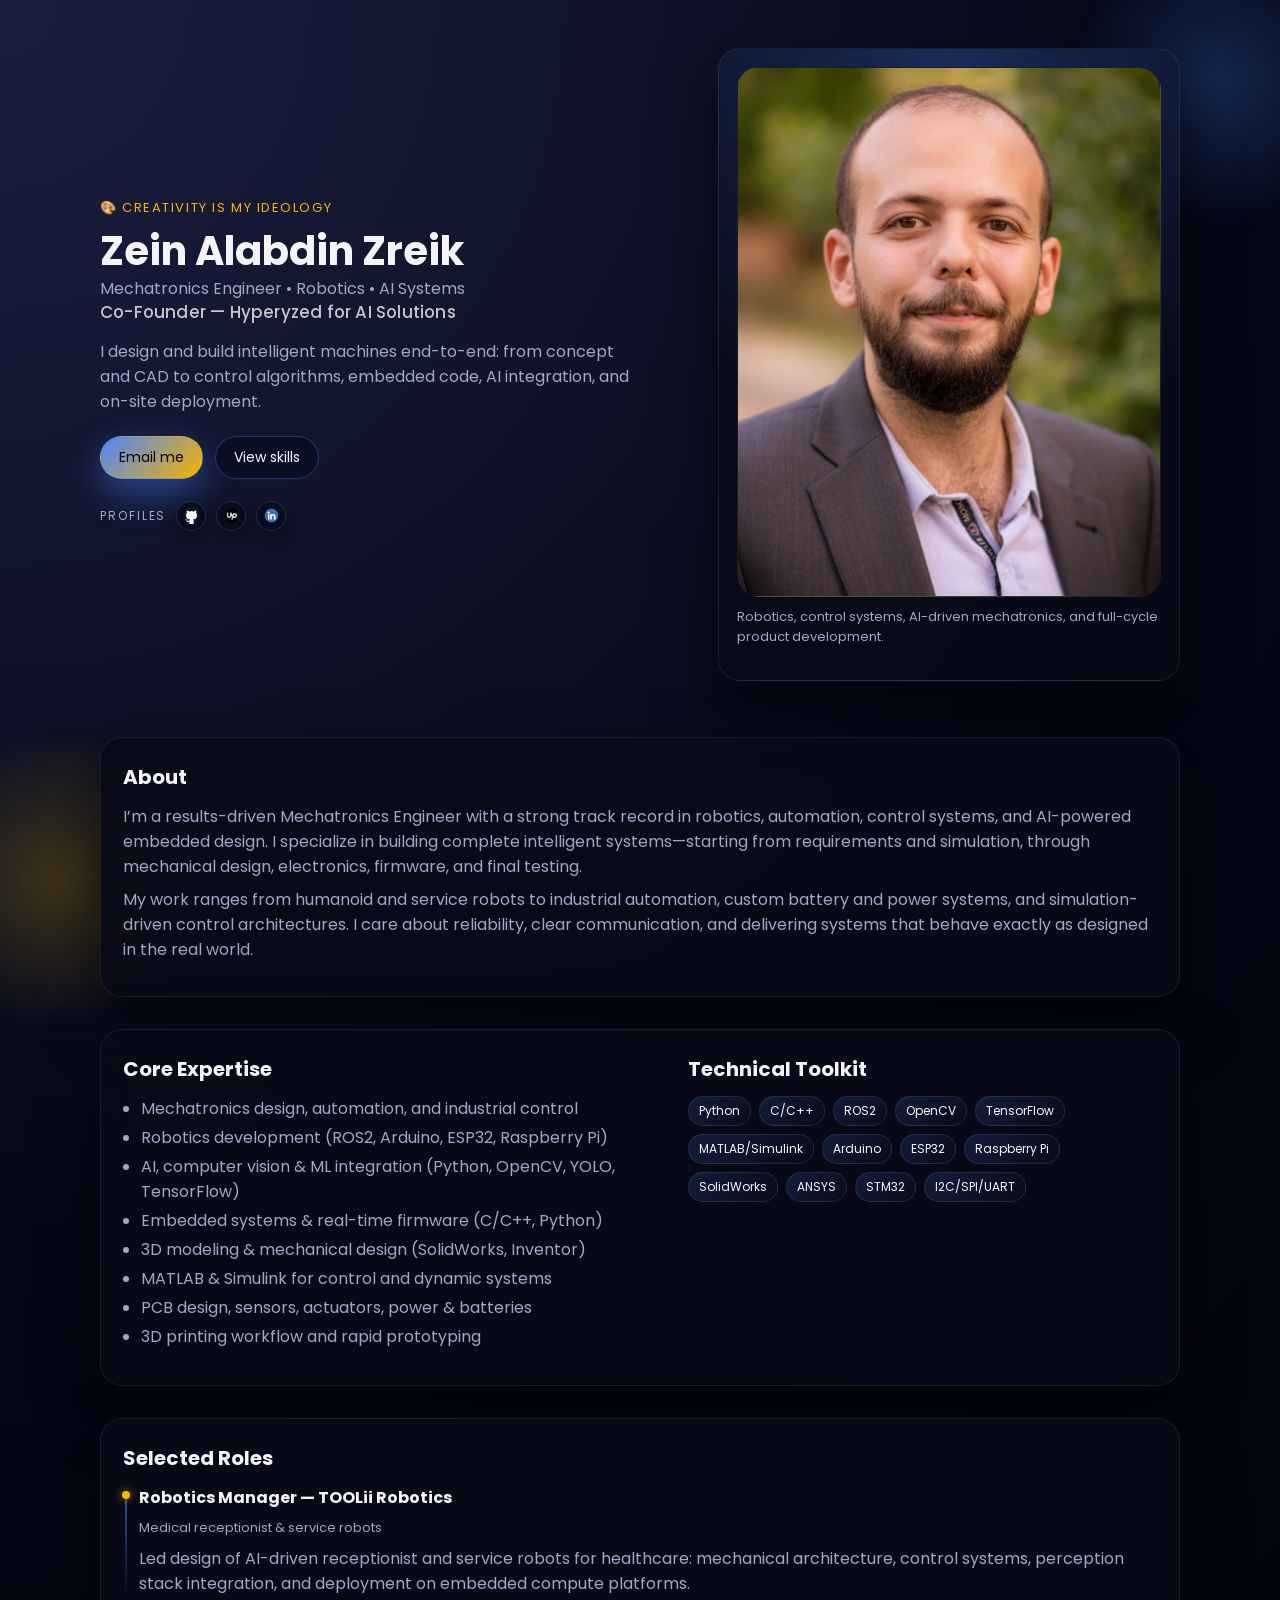
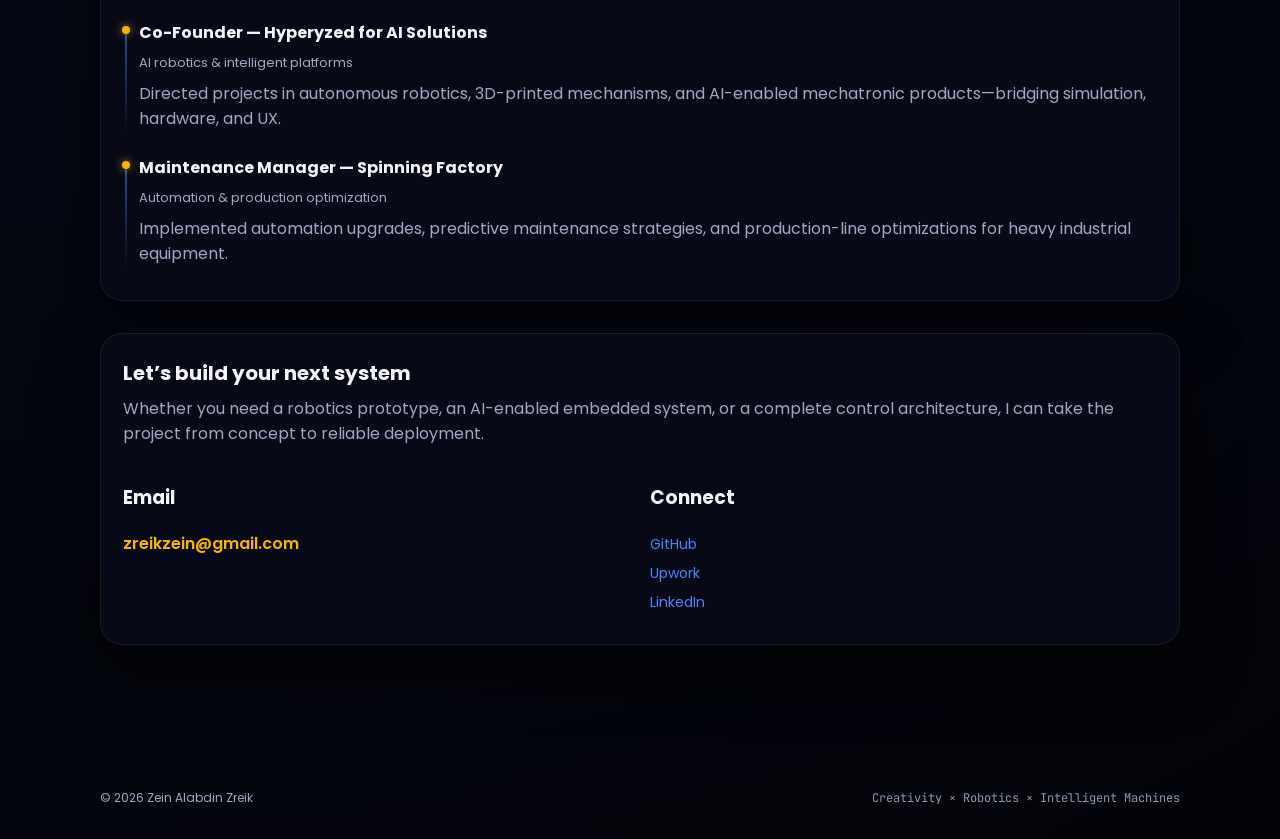
==== index.html @ 553457ea "edit" ====
<!DOCTYPE html>
<html lang="en">
    <head>
        <meta charset="UTF-8" />
        <meta name="viewport" content="width=device-width, initial-scale=1.0" />
        <title>Zein Alabdin Zreik — Mechatronics & Robotics</title>
        <link rel="icon" type="image/png" href="assets/icons/favicon.png" />
        <link rel="shortcut icon" href="assets/icons/favicon.png"
            type="image/png" />
        <link rel="stylesheet" href="style.css" />
        <link rel="preconnect" href="https://fonts.googleapis.com">
        <link rel="preconnect" href="https://fonts.gstatic.com" crossorigin>
        <link
            href="https://fonts.googleapis.com/css2?family=Poppins:wght@300;400;600;700&family=JetBrains+Mono:wght@400;600&display=swap"
            rel="stylesheet">

    </head>
    <body>
        <div class="bg-orbit"></div>
        <div class="bg-orbit orbit-2"></div>

        <!-- <header class="site-header">
            <div class="logo-mark">Z</div>
            <nav class="nav">
                <a href="#about">About</a>
                <a href="#expertise">Expertise</a>
                <a href="#experience">Experience</a>
                <a href="#contact">Contact</a>
            </nav>
        </header> -->

        <main class="layout">
            <!-- HERO -->
            <section class="hero">
                <div class="hero-text">
                    <p class="eyebrow">🎨 Creativity is my ideology</p>
                    <h1>
                        Zein Alabdin Zreik
                        <!-- <span class="role-badge">Co-Founder · Hyperyzed
                            AI</span> -->

                        <span>Mechatronics Engineer • Robotics • AI
                            Systems</span>
                        <p class="hero-subrole">Co-Founder — Hyperyzed for AI
                            Solutions</p>

                    </h1>

                    <p class="hero-lead">
                        I design and build intelligent machines end-to-end:
                        from concept and CAD to control algorithms, embedded
                        code,
                        AI integration, and on-site deployment.
                    </p>

                    <div class="hero-actions">
                        <a class="btn primary"
                            href="mailto:zreikzein@gmail.com">Email me</a>
                        <a class="btn ghost" href="#expertise">View skills</a>
                    </div>

                    <div class="social-row">
                        <span class="social-label">Profiles</span>
                        <a class="social-icon"
                            href="https://github.com/ZeinZreik" target="_blank"
                            aria-label="GitHub">
                            <img src="assets/icons/github.png"
                                alt="GitHub logo">
                        </a>
                        <a class="social-icon"
                            href="https://www.upwork.com/freelancers/~017d8e9f51938c78c9"
                            target="_blank" aria-label="Upwork">
                            <img src="assets/icons/upwork.png"
                                alt="Upwork logo">
                        </a>
                        <a class="social-icon"
                            href="https://www.linkedin.com/m/in/zein-alabdin-zreik/"
                            target="_blank" aria-label="LinkedIn">
                            <img src="assets/icons/linkedin.png"
                                alt="LinkedIn logo">
                        </a>
                    </div>
                </div>

                <div class="hero-photo-card">
                    <div class="photo-frame">
                        <!-- Replace with your real photo -->
                        <img src="assets/profile/zein-profile.jpg"
                            alt="Photo of Zein Alabdin Zreik">
                    </div>
                    <p class="photo-caption">
                        Robotics, control systems, AI-driven mechatronics, and
                        full-cycle product development.
                    </p>
                </div>
            </section>

            <!-- ABOUT -->
            <section id="about" class="section card fade-in">
                <h2>About</h2>
                <p>
                    I’m a results-driven Mechatronics Engineer with a strong
                    track record in robotics,
                    automation, control systems, and AI-powered embedded design.
                    I specialize in
                    building complete intelligent systems—starting from
                    requirements and simulation,
                    through mechanical design, electronics, firmware, and final
                    testing.
                </p>
                <p>
                    My work ranges from humanoid and service robots to
                    industrial automation,
                    custom battery and power systems, and simulation-driven
                    control architectures.
                    I care about reliability, clear communication, and
                    delivering systems that
                    behave exactly as designed in the real world.
                </p>
            </section>

            <!-- EXPERTISE -->
            <section id="expertise" class="section card grid-2 fade-in">
                <div>
                    <h2>Core Expertise</h2>
                    <ul class="bullet-list">
                        <li>Mechatronics design, automation, and industrial
                            control</li>
                        <li>Robotics development (ROS2, Arduino, ESP32,
                            Raspberry Pi)</li>
                        <li>AI, computer vision &amp; ML integration (Python,
                            OpenCV, YOLO, TensorFlow)</li>
                        <li>Embedded systems &amp; real-time firmware (C/C++,
                            Python)</li>
                        <li>3D modeling &amp; mechanical design (SolidWorks,
                            Inventor)</li>
                        <li>MATLAB &amp; Simulink for control and dynamic
                            systems</li>
                        <li>PCB design, sensors, actuators, power &amp;
                            batteries</li>
                        <li>3D printing workflow and rapid prototyping</li>
                    </ul>
                </div>

                <div>
                    <h2>Technical Toolkit</h2>
                    <ul class="tag-list">
                        <li>Python</li><li>C/C++</li><li>ROS2</li><li>OpenCV</li>
                        <li>TensorFlow</li><li>MATLAB/Simulink</li><li>Arduino</li>
                        <li>ESP32</li><li>Raspberry Pi</li><li>SolidWorks</li>
                        <li>ANSYS</li><li>STM32</li><li>I2C/SPI/UART</li>
                    </ul>
                </div>
            </section>

            <!-- EXPERIENCE -->
            <section id="experience" class="section card fade-in">
                <h2>Selected Roles</h2>
                <div class="timeline">
                    <article class="timeline-item">
                        <h3>Robotics Manager — TOOLii Robotics</h3>
                        <p class="timeline-meta">Medical receptionist &amp;
                            service robots</p>
                        <p>
                            Led design of AI-driven receptionist and service
                            robots for healthcare:
                            mechanical architecture, control systems, perception
                            stack integration,
                            and deployment on embedded compute platforms.
                        </p>
                    </article>

                    <article class="timeline-item">
                        <h3>Co-Founder — Hyperyzed for AI Solutions</h3>
                        <p class="timeline-meta">AI robotics &amp; intelligent
                            platforms</p>
                        <p>
                            Directed projects in autonomous robotics, 3D-printed
                            mechanisms, and
                            AI-enabled mechatronic products—bridging simulation,
                            hardware, and UX.
                        </p>
                    </article>

                    <article class="timeline-item">
                        <h3>Maintenance Manager — Spinning Factory</h3>
                        <p class="timeline-meta">Automation &amp; production
                            optimization</p>
                        <p>
                            Implemented automation upgrades, predictive
                            maintenance strategies,
                            and production-line optimizations for heavy
                            industrial equipment.
                        </p>
                    </article>
                </div>
            </section>

            <!-- CONTACT -->
            <section id="contact" class="section card contact-card fade-in">
                <h2>Let’s build your next system</h2>
                <p>
                    Whether you need a robotics prototype, an AI-enabled
                    embedded system, or a
                    complete control architecture, I can take the project from
                    concept to
                    reliable deployment.
                </p>

                <div class="contact-grid">
                    <div>
                        <h3>Email</h3>
                        <a class="link-strong"
                            href="mailto:zreikzein@gmail.com">zreikzein@gmail.com</a>
                    </div>
                    <div>
                        <h3>Connect</h3>
                        <ul class="contact-links">
                            <li><a href="https://github.com/ZeinZreik"
                                    target="_blank">GitHub</a></li>
                            <li><a
                                    href="https://www.upwork.com/freelancers/~017d8e9f51938c78c9"
                                    target="_blank">Upwork</a></li>
                            <li><a
                                    href="https://www.linkedin.com/m/in/zein-alabdin-zreik/"
                                    target="_blank">LinkedIn</a></li>
                        </ul>
                    </div>
                </div>
            </section>
        </main>

        <footer class="site-footer">
            <span>© <span id="year"></span> Zein Alabdin Zreik</span>
            <span class="mono">Creativity × Robotics × Intelligent
                Machines</span>
        </footer>

        <script>
        document.getElementById("year").textContent = new Date().getFullYear();
    </script>
    </body>
</html>
---- style.css ----
:root {
    --bg-1: #050816;
    --bg-2: #0b1022;
    --accent: #4b84ff;
    --accent-soft: rgba(75, 132, 255, 0.35);
    --accent-strong: #f7b500;
    --text-main: #f5f5f9;
    --text-muted: #a3a7c5;
    --card-bg: rgba(8, 11, 24, 0.9);
    --border-soft: rgba(255, 255, 255, 0.08);
    --radius-lg: 22px;
    --shadow-soft: 0 24px 60px rgba(0, 0, 0, 0.55);
}

*,
*::before,
*::after {
    box-sizing: border-box;
}

html,
body {
    margin: 0;
    padding: 0;
    min-height: 100%;
}

body {
    font-family: "Poppins", system-ui, -apple-system, BlinkMacSystemFont, sans-serif;
    color: var(--text-main);
    background: radial-gradient(circle at top left, #1b1f40 0, #050816 45%, #020308 100%);
    overflow-x: hidden;
    position: relative;
    min-height: 100vh;
    /* fallback for older browsers */
    min-height: 100dvh;
    /* real visible viewport height on mobileb */
}

/* Animated background orbits */
.bg-orbit {
    position: fixed;
    inset: auto;
    top: -100px;
    right: -120px;
    width: 360px;
    height: 360px;
    border-radius: 50%;
    background: radial-gradient(circle, rgba(75, 132, 255, 0.28) 0, transparent 60%);
    filter: blur(1px);
    opacity: 0.9;
    pointer-events: none;
    animation: float-orbit 18s ease-in-out infinite alternate;
    z-index: -1;
}

.bg-orbit.orbit-2 {
    top: auto;
    bottom: -160px;
    left: -120px;
    background: radial-gradient(circle, rgba(247, 181, 0, 0.25) 0, transparent 60%);
    animation-duration: 22s;
}

@keyframes float-orbit {
    0% {
        transform: translate3d(0, 0, 0) scale(1);
    }

    50% {
        transform: translate3d(-40px, 30px, 0) scale(1.05);
    }

    100% {
        transform: translate3d(20px, -20px, 0) scale(0.95);
    }
}

/* Layout */

.layout {
    max-width: 1120px;
    margin: 48px auto 72px;
    padding: 0 20px 40px;
}

/* Header / nav */
/* 
.site-header {
    position: sticky;
    top: 0;
    z-index: 10;
    backdrop-filter: blur(14px);
    background: linear-gradient(to bottom, rgba(5, 8, 22, 0.9), transparent);
    display: flex;
    align-items: center;
    justify-content: space-between;
    padding: 16px 24px;
    border-bottom: 1px solid rgba(255, 255, 255, 0.05);
}

.logo-mark {
    width: 36px;
    height: 36px;
    border-radius: 999px;
    border: 1px solid rgba(255, 255, 255, 0.18);
    display: flex;
    align-items: center;
    justify-content: center;
    font-weight: 700;
    letter-spacing: 1px;
    font-family: "JetBrains Mono", monospace;
    background: radial-gradient(circle at 30% 0, rgba(247, 181, 0, 0.8) 0, #100b2a 60%);
    box-shadow: 0 0 18px rgba(247, 181, 0, 0.35);
}

.nav a {
    margin-left: 18px;
    font-size: 14px;
    color: var(--text-muted);
    text-decoration: none;
    position: relative;
    padding-bottom: 4px;
}

.nav a::after {
    content: "";
    position: absolute;
    left: 0;
    bottom: 0;
    width: 0;
    height: 2px;
    border-radius: 999px;
    background: linear-gradient(90deg, var(--accent), var(--accent-strong));
    transition: width 0.22s ease-out;
}

.nav a:hover {
    color: var(--text-main);
}

.nav a:hover::after {
    width: 100%;
} */

/* Hero */

.hero {
    display: grid;
    grid-template-columns: minmax(0, 3fr) minmax(0, 2.4fr);
    gap: 40px;
    align-items: center;
    margin-bottom: 56px;
}

.eyebrow {
    font-size: 13px;
    letter-spacing: 0.12em;
    text-transform: uppercase;
    color: var(--accent-strong);
    margin: 0 0 10px;
}

.hero h1 {
    font-size: clamp(32px, 4vw, 40px);
    line-height: 1.15;
    margin: 0 0 10px;
}

.hero h1 span {
    display: block;
    font-size: 16px;
    font-weight: 400;
    color: var(--text-muted);
    margin-top: 6px;
}

.hero-lead {
    margin-top: 14px;
    margin-bottom: 22px;
    color: var(--text-muted);
    max-width: 34rem;
}

.hero-actions {
    display: flex;
    flex-wrap: wrap;
    gap: 12px;
    margin-bottom: 22px;
}

.btn {
    display: inline-flex;
    align-items: center;
    justify-content: center;
    padding: 10px 18px;
    border-radius: 999px;
    font-size: 14px;
    border: 1px solid transparent;
    cursor: pointer;
    text-decoration: none;
    transition: transform 0.17s ease, box-shadow 0.17s ease, background 0.17s ease, border-color 0.17s ease;
}

.btn.primary {
    background: linear-gradient(135deg, var(--accent), var(--accent-strong));
    color: #05050a;
    box-shadow: 0 14px 35px rgba(75, 132, 255, 0.45);
}

.btn.primary:hover {
    transform: translateY(-1px);
    box-shadow: 0 20px 45px rgba(75, 132, 255, 0.6);
}

.btn.ghost {
    border-color: var(--accent-soft);
    color: var(--text-main);
    background: rgba(10, 14, 35, 0.85);
}

.btn.ghost:hover {
    border-color: var(--accent);
    background: rgba(12, 16, 40, 1);
    transform: translateY(-1px);
}

/* Social row */

.social-row {
    display: flex;
    align-items: center;
    gap: 10px;
    margin-top: 4px;
}

.social-label {
    font-size: 12px;
    text-transform: uppercase;
    letter-spacing: 0.16em;
    color: var(--text-muted);
}

.social-icon {
    width: 30px;
    height: 30px;
    border-radius: 999px;
    border: 1px solid rgba(255, 255, 255, 0.12);
    display: inline-flex;
    align-items: center;
    justify-content: center;
    background: rgba(9, 12, 32, 0.9);
    box-shadow: 0 6px 18px rgba(0, 0, 0, 0.45);
    animation: float-icon 4s ease-in-out infinite;
}

.social-icon:nth-child(3) {
    animation-delay: 0.4s;
}

.social-icon:nth-child(4) {
    animation-delay: 0.8s;
}

.social-icon img {
    width: 60%;
    height: 60%;
    image-rendering: -webkit-optimize-contrast;
}

.social-icon:hover {
    transform: translateY(-3px) scale(1.05);
    border-color: var(--accent);
}

@keyframes float-icon {

    0%,
    100% {
        transform: translateY(0);
    }

    50% {
        transform: translateY(-4px);
    }
}

/* Hero photo */

.hero-photo-card {
    background: radial-gradient(circle at top, rgba(75, 132, 255, 0.28) 0, transparent 60%),
        var(--card-bg);
    border-radius: var(--radius-lg);
    padding: 18px 18px 20px;
    border: 1px solid var(--border-soft);
    box-shadow: var(--shadow-soft);
    animation: rise-in 0.8s ease-out both;
}

.photo-frame {
    position: relative;
    border-radius: var(--radius-lg);
    overflow: hidden;
    border: 1px solid rgba(255, 255, 255, 0.08);
    background: radial-gradient(circle at 20% 0, rgba(247, 181, 0, 0.35) 0, #050814 55%);
    aspect-ratio: 4 / 5;
    transform-origin: center;
    animation: subtle-tilt 9s ease-in-out infinite alternate;
}

.photo-frame img {
    width: 100%;
    height: 100%;
    object-fit: cover;
}

.photo-frame::after {
    content: "";
    position: absolute;
    inset: 0;
    background: linear-gradient(to top, rgba(5, 5, 10, 0.4), transparent 40%);
    mix-blend-mode: soft-light;
}

.photo-caption {
    margin-top: 10px;
    font-size: 13px;
    color: var(--text-muted);
}

@keyframes subtle-tilt {
    0% {
        transform: rotate3d(1, -1, 0, 6deg) translateY(0);
    }

    50% {
        transform: rotate3d(-1, 1, 0, 4deg) translateY(-4px);
    }

    100% {
        transform: rotate3d(1, 0.3, 0, 6deg) translateY(0);
    }
}

@keyframes rise-in {
    from {
        opacity: 0;
        transform: translateY(10px) scale(0.98);
    }

    to {
        opacity: 1;
        transform: translateY(0) scale(1);
    }
}

/* Sections / cards */

.section {
    margin-bottom: 32px;
}

.card {
    background: var(--card-bg);
    border-radius: var(--radius-lg);
    border: 1px solid var(--border-soft);
    padding: 24px 22px 26px;
    box-shadow: var(--shadow-soft);
    backdrop-filter: blur(18px);
}

.card h2 {
    font-size: 20px;
    margin-top: 0;
    margin-bottom: 12px;
}

.card p {
    margin: 8px 0;
    color: var(--text-muted);
}

.grid-2 {
    display: grid;
    grid-template-columns: 1.15fr 1fr;
    gap: 26px;
}

.bullet-list {
    padding-left: 18px;
    margin: 10px 0;
    color: var(--text-muted);
}

.bullet-list li {
    margin-bottom: 4px;
}

.tag-list {
    display: flex;
    flex-wrap: wrap;
    gap: 8px;
    margin: 12px 0 0;
    padding: 0;
    list-style: none;
}

.tag-list li {
    font-size: 12px;
    border-radius: 999px;
    padding: 5px 10px;
    border: 1px solid rgba(255, 255, 255, 0.10);
    background: linear-gradient(135deg, rgba(75, 132, 255, 0.16), rgba(10, 12, 26, 0.9));
}

/* Timeline */

.timeline {
    display: grid;
    gap: 16px;
    margin-top: 8px;
}

.timeline-item {
    position: relative;
    padding-left: 16px;
}

.timeline-item::before {
    content: "";
    position: absolute;
    left: 2px;
    top: 6px;
    bottom: 6px;
    width: 2px;
    background: linear-gradient(to bottom, var(--accent), transparent);
    opacity: 0.6;
}

.timeline-item::after {
    content: "";
    position: absolute;
    left: -1px;
    top: 6px;
    width: 8px;
    height: 8px;
    border-radius: 999px;
    background: var(--accent-strong);
    box-shadow: 0 0 10px rgba(247, 181, 0, 0.7);
}

.timeline h3 {
    margin: 0 0 4px;
    font-size: 16px;
}

.timeline-meta {
    font-size: 13px;
    color: var(--text-muted);
    margin: 0 0 6px;
}

/* Contact */

.contact-card h2 {
    margin-bottom: 8px;
}

.contact-grid {
    display: grid;
    grid-template-columns: repeat(2, minmax(0, 1fr));
    gap: 20px;
    margin-top: 18px;
}

.link-strong {
    color: var(--accent-strong);
    text-decoration: none;
    font-weight: 600;
}

.link-strong:hover {
    text-decoration: underline;
}

.contact-links {
    list-style: none;
    margin: 0;
    padding: 0;
}

.contact-links li {
    margin-bottom: 4px;
}

.contact-links a {
    color: var(--accent);
    text-decoration: none;
    font-size: 14px;
}

.contact-links a:hover {
    text-decoration: underline;
}

/* Animations for sections */

.fade-in {
    opacity: 0;
    transform: translateY(10px);
    animation: fade-up 0.7s ease-out forwards;
}

#about.fade-in {
    animation-delay: 0.10s;
}

#expertise.fade-in {
    animation-delay: 0.18s;
}

#experience.fade-in {
    animation-delay: 0.26s;
}

#contact.fade-in {
    animation-delay: 0.34s;
}

@keyframes fade-up {
    to {
        opacity: 1;
        transform: translateY(0);
    }
}

/* Footer */

.site-footer {
    max-width: 1120px;
    margin: 0 auto 32px;
    padding: 0 20px;
    display: flex;
    justify-content: space-between;
    align-items: center;
    font-size: 12px;
    color: var(--text-muted);
}

.site-footer .mono {
    font-family: "JetBrains Mono", monospace;
    opacity: 0.9;
}

/* Responsive */

@media (max-width: 900px) {
    .hero {
        grid-template-columns: 1fr;
    }

    .hero-photo-card {
        order: -1;
    }

    .grid-2,
    .contact-grid {
        grid-template-columns: 1fr;
    }

    .site-header {
        flex-direction: row;
    }

    .nav a {
        margin-left: 10px;
    }
}

@media (max-width: 600px) {
    .site-header {
        padding-inline: 14px;
    }

    .nav {
        display: none;
        /* keep header uncluttered on very small screens */
    }

    .hero-actions {
        width: 100%;
    }

    .btn {
        flex: 1 1 auto;
        text-align: center;
    }

    .site-footer {
        flex-direction: column;
        align-items: flex-start;
        gap: 4px;
    }
}

.role-badge {
    display: inline-block;
    width: auto;
    margin-top: 6px;
    padding: 4px 10px;
    background: rgba(255, 255, 255, 0.08);
    border: 1px solid rgba(255, 255, 255, 0.18);
    border-radius: 10px;
    font-size: 0.85rem;
    font-weight: 500;
    color: #e7e9ff;

}

.hero-subrole {
    margin-top: 4px;
    font-size: 1.05rem;
    font-weight: 500;
    color: rgba(255, 255, 255, 0.75);
    letter-spacing: 0.2px;
}
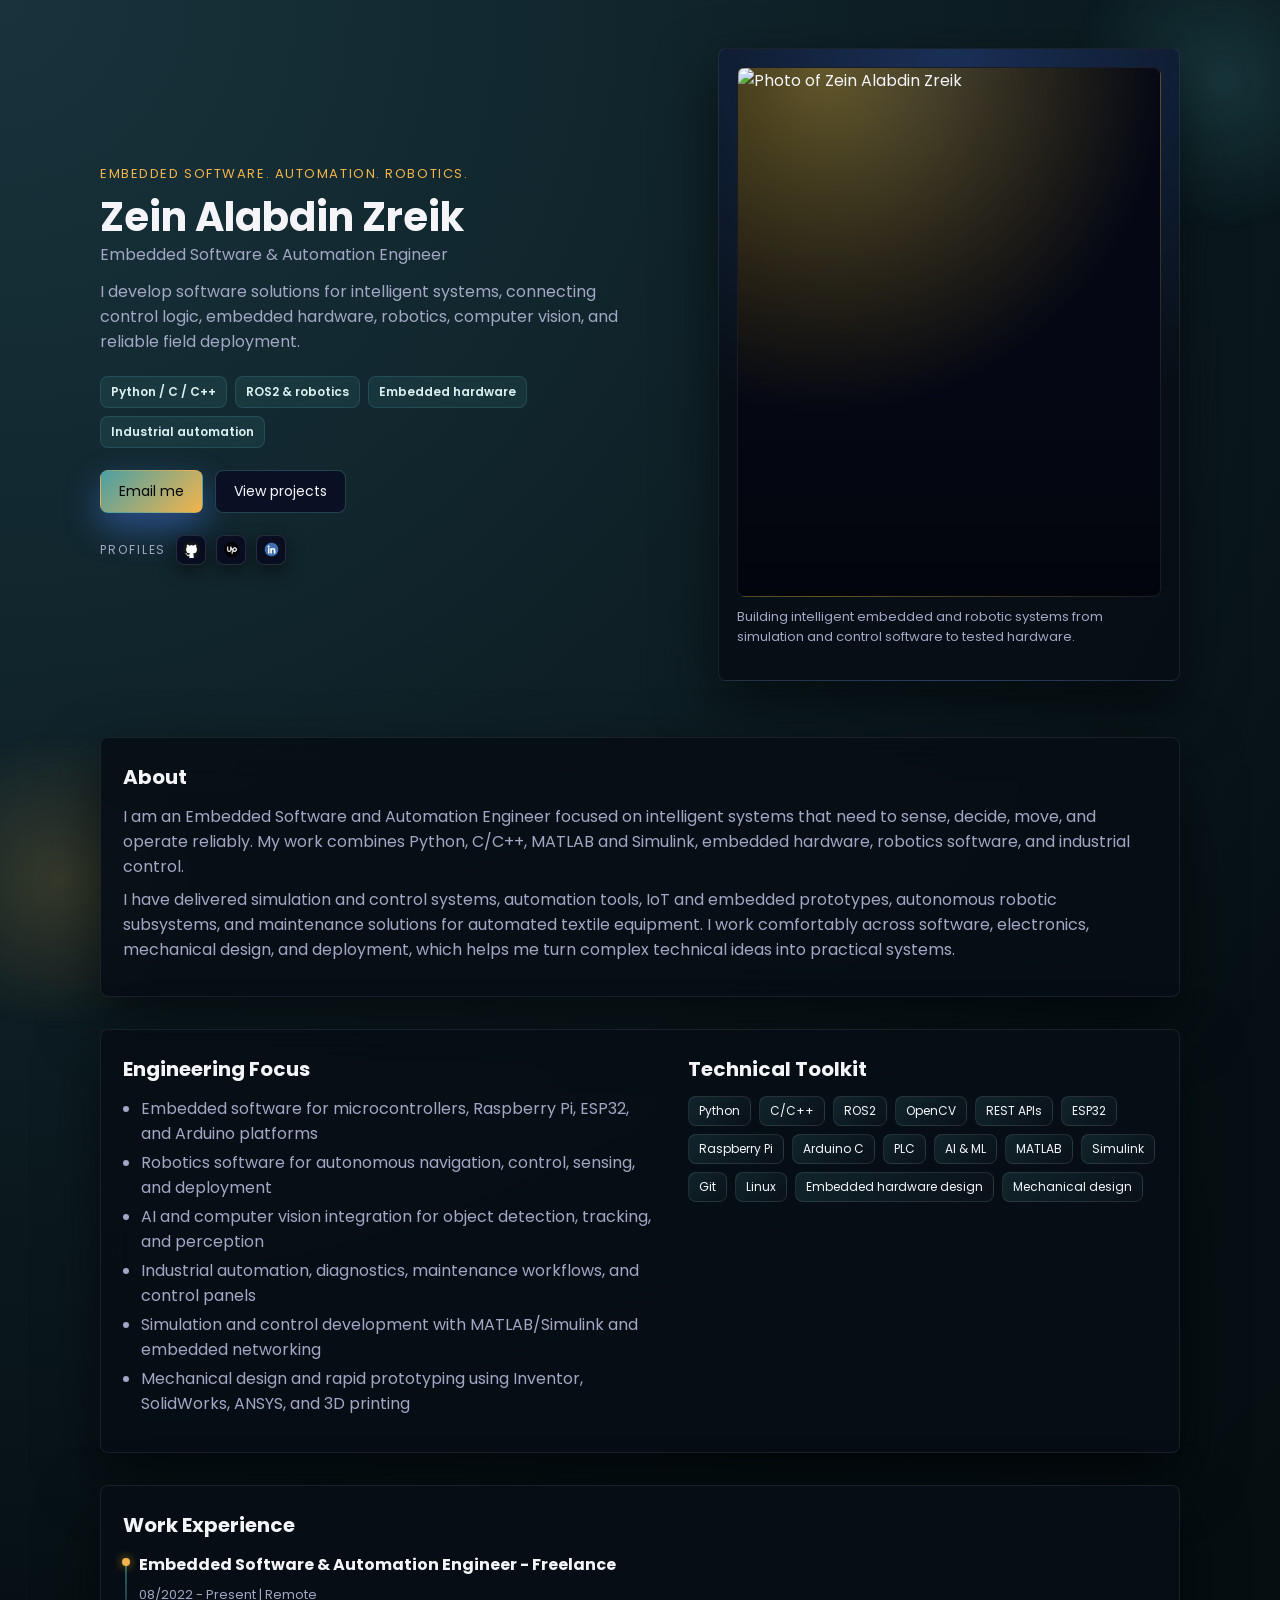
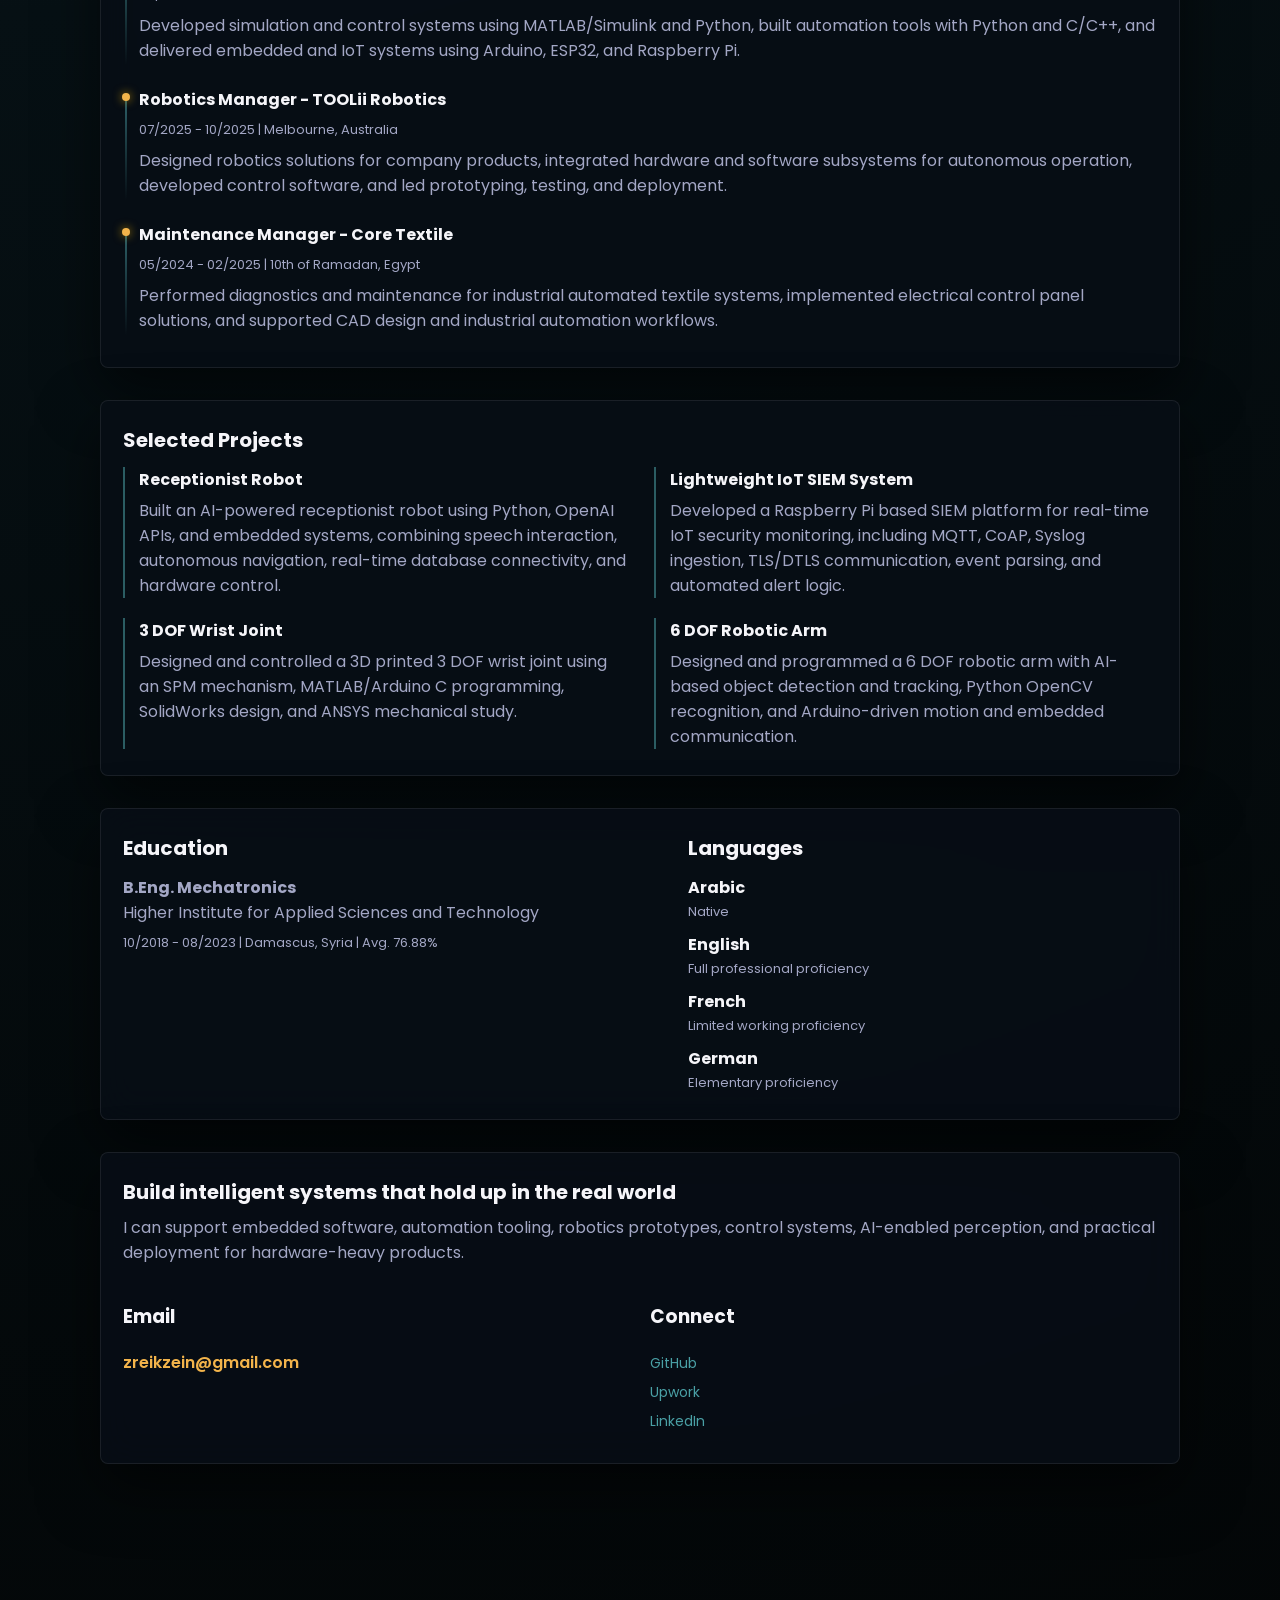
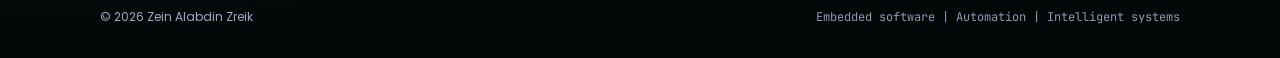
==== commit 05767eb4: "cv update changes" ====
--- a/index.html
+++ b/index.html
@@ -3,142 +3,101 @@
     <head>
         <meta charset="UTF-8" />
         <meta name="viewport" content="width=device-width, initial-scale=1.0" />
-        <title>Zein Alabdin Zreik — Mechatronics & Robotics</title>
+        <title>Zein Alabdin Zreik - Embedded Software & Automation Engineer</title>
         <link rel="icon" type="image/png" href="assets/icons/favicon.png" />
-        <link rel="shortcut icon" href="assets/icons/favicon.png"
-            type="image/png" />
+        <link rel="shortcut icon" href="assets/icons/favicon.png" type="image/png" />
         <link rel="stylesheet" href="style.css" />
         <link rel="preconnect" href="https://fonts.googleapis.com">
         <link rel="preconnect" href="https://fonts.gstatic.com" crossorigin>
         <link
             href="https://fonts.googleapis.com/css2?family=Poppins:wght@300;400;600;700&family=JetBrains+Mono:wght@400;600&display=swap"
             rel="stylesheet">
-
     </head>
     <body>
         <div class="bg-orbit"></div>
         <div class="bg-orbit orbit-2"></div>
 
-        <!-- <header class="site-header">
-            <div class="logo-mark">Z</div>
-            <nav class="nav">
-                <a href="#about">About</a>
-                <a href="#expertise">Expertise</a>
-                <a href="#experience">Experience</a>
-                <a href="#contact">Contact</a>
-            </nav>
-        </header> -->
-
         <main class="layout">
-            <!-- HERO -->
             <section class="hero">
                 <div class="hero-text">
-                    <p class="eyebrow">🎨 Creativity is my ideology</p>
+                    <p class="eyebrow">Embedded software. Automation. Robotics.</p>
                     <h1>
                         Zein Alabdin Zreik
-                        <!-- <span class="role-badge">Co-Founder · Hyperyzed
-                            AI</span> -->
-
-                        <span>Mechatronics Engineer • Robotics • AI
-                            Systems</span>
-                        <p class="hero-subrole">Co-Founder — Hyperyzed for AI
-                            Solutions</p>
-
+                        <span>Embedded Software &amp; Automation Engineer</span>
                     </h1>
 
                     <p class="hero-lead">
-                        I design and build intelligent machines end-to-end:
-                        from concept and CAD to control algorithms, embedded
-                        code,
-                        AI integration, and on-site deployment.
+                        I develop software solutions for intelligent systems,
+                        connecting control logic, embedded hardware, robotics,
+                        computer vision, and reliable field deployment.
                     </p>
 
+                    <div class="hero-highlights" aria-label="Professional focus">
+                        <span>Python / C / C++</span>
+                        <span>ROS2 &amp; robotics</span>
+                        <span>Embedded hardware</span>
+                        <span>Industrial automation</span>
+                    </div>
+
                     <div class="hero-actions">
-                        <a class="btn primary"
-                            href="mailto:zreikzein@gmail.com">Email me</a>
-                        <a class="btn ghost" href="#expertise">View skills</a>
+                        <a class="btn primary" href="mailto:zreikzein@gmail.com">Email me</a>
+                        <a class="btn ghost" href="#projects">View projects</a>
                     </div>
 
                     <div class="social-row">
                         <span class="social-label">Profiles</span>
-                        <a class="social-icon"
-                            href="https://github.com/ZeinZreik" target="_blank"
-                            aria-label="GitHub">
-                            <img src="assets/icons/github.png"
-                                alt="GitHub logo">
+                        <a class="social-icon" href="https://github.com/ZeinZreik" target="_blank" aria-label="GitHub">
+                            <img src="assets/icons/github.png" alt="GitHub logo">
                         </a>
-                        <a class="social-icon"
-                            href="https://www.upwork.com/freelancers/~017d8e9f51938c78c9"
-                            target="_blank" aria-label="Upwork">
-                            <img src="assets/icons/upwork.png"
-                                alt="Upwork logo">
+                        <a class="social-icon" href="https://www.upwork.com/freelancers/~017d8e9f51938c78c9" target="_blank" aria-label="Upwork">
+                            <img src="assets/icons/upwork.png" alt="Upwork logo">
                         </a>
-                        <a class="social-icon"
-                            href="https://www.linkedin.com/m/in/zein-alabdin-zreik/"
-                            target="_blank" aria-label="LinkedIn">
-                            <img src="assets/icons/linkedin.png"
-                                alt="LinkedIn logo">
+                        <a class="social-icon" href="https://www.linkedin.com/m/in/zein-alabdin-zreik/" target="_blank" aria-label="LinkedIn">
+                            <img src="assets/icons/linkedin.png" alt="LinkedIn logo">
                         </a>
                     </div>
                 </div>
 
                 <div class="hero-photo-card">
                     <div class="photo-frame">
-                        <!-- Replace with your real photo -->
-                        <img src="assets/profile/zein-profile.jpg"
-                            alt="Photo of Zein Alabdin Zreik">
+                        <img src="assets/profile/zein-profile.jpg" alt="Photo of Zein Alabdin Zreik">
                     </div>
                     <p class="photo-caption">
-                        Robotics, control systems, AI-driven mechatronics, and
-                        full-cycle product development.
+                        Building intelligent embedded and robotic systems from
+                        simulation and control software to tested hardware.
                     </p>
                 </div>
             </section>
 
-            <!-- ABOUT -->
             <section id="about" class="section card fade-in">
                 <h2>About</h2>
                 <p>
-                    I’m a results-driven Mechatronics Engineer with a strong
-                    track record in robotics,
-                    automation, control systems, and AI-powered embedded design.
-                    I specialize in
-                    building complete intelligent systems—starting from
-                    requirements and simulation,
-                    through mechanical design, electronics, firmware, and final
-                    testing.
+                    I am an Embedded Software and Automation Engineer focused on
+                    intelligent systems that need to sense, decide, move, and
+                    operate reliably. My work combines Python, C/C++, MATLAB and
+                    Simulink, embedded hardware, robotics software, and
+                    industrial control.
                 </p>
                 <p>
-                    My work ranges from humanoid and service robots to
-                    industrial automation,
-                    custom battery and power systems, and simulation-driven
-                    control architectures.
-                    I care about reliability, clear communication, and
-                    delivering systems that
-                    behave exactly as designed in the real world.
+                    I have delivered simulation and control systems, automation
+                    tools, IoT and embedded prototypes, autonomous robotic
+                    subsystems, and maintenance solutions for automated textile
+                    equipment. I work comfortably across software, electronics,
+                    mechanical design, and deployment, which helps me turn
+                    complex technical ideas into practical systems.
                 </p>
             </section>
 
-            <!-- EXPERTISE -->
             <section id="expertise" class="section card grid-2 fade-in">
                 <div>
-                    <h2>Core Expertise</h2>
+                    <h2>Engineering Focus</h2>
                     <ul class="bullet-list">
-                        <li>Mechatronics design, automation, and industrial
-                            control</li>
-                        <li>Robotics development (ROS2, Arduino, ESP32,
-                            Raspberry Pi)</li>
-                        <li>AI, computer vision &amp; ML integration (Python,
-                            OpenCV, YOLO, TensorFlow)</li>
-                        <li>Embedded systems &amp; real-time firmware (C/C++,
-                            Python)</li>
-                        <li>3D modeling &amp; mechanical design (SolidWorks,
-                            Inventor)</li>
-                        <li>MATLAB &amp; Simulink for control and dynamic
-                            systems</li>
-                        <li>PCB design, sensors, actuators, power &amp;
-                            batteries</li>
-                        <li>3D printing workflow and rapid prototyping</li>
+                        <li>Embedded software for microcontrollers, Raspberry Pi, ESP32, and Arduino platforms</li>
+                        <li>Robotics software for autonomous navigation, control, sensing, and deployment</li>
+                        <li>AI and computer vision integration for object detection, tracking, and perception</li>
+                        <li>Industrial automation, diagnostics, maintenance workflows, and control panels</li>
+                        <li>Simulation and control development with MATLAB/Simulink and embedded networking</li>
+                        <li>Mechanical design and rapid prototyping using Inventor, SolidWorks, ANSYS, and 3D printing</li>
                     </ul>
                 </div>
 
@@ -146,84 +105,137 @@
                     <h2>Technical Toolkit</h2>
                     <ul class="tag-list">
                         <li>Python</li><li>C/C++</li><li>ROS2</li><li>OpenCV</li>
-                        <li>TensorFlow</li><li>MATLAB/Simulink</li><li>Arduino</li>
-                        <li>ESP32</li><li>Raspberry Pi</li><li>SolidWorks</li>
-                        <li>ANSYS</li><li>STM32</li><li>I2C/SPI/UART</li>
+                        <li>REST APIs</li><li>ESP32</li><li>Raspberry Pi</li>
+                        <li>Arduino C</li><li>PLC</li><li>AI &amp; ML</li>
+                        <li>MATLAB</li><li>Simulink</li><li>Git</li><li>Linux</li>
+                        <li>Embedded hardware design</li><li>Mechanical design</li>
                     </ul>
                 </div>
             </section>
 
-            <!-- EXPERIENCE -->
             <section id="experience" class="section card fade-in">
-                <h2>Selected Roles</h2>
+                <h2>Work Experience</h2>
                 <div class="timeline">
                     <article class="timeline-item">
-                        <h3>Robotics Manager — TOOLii Robotics</h3>
-                        <p class="timeline-meta">Medical receptionist &amp;
-                            service robots</p>
-                        <p>
-                            Led design of AI-driven receptionist and service
-                            robots for healthcare:
-                            mechanical architecture, control systems, perception
-                            stack integration,
-                            and deployment on embedded compute platforms.
+                        <h3>Embedded Software &amp; Automation Engineer - Freelance</h3>
+                        <p class="timeline-meta">08/2022 - Present | Remote</p>
+                        <p>
+                            Developed simulation and control systems using
+                            MATLAB/Simulink and Python, built automation tools
+                            with Python and C/C++, and delivered embedded and
+                            IoT systems using Arduino, ESP32, and Raspberry Pi.
                         </p>
                     </article>
 
                     <article class="timeline-item">
-                        <h3>Co-Founder — Hyperyzed for AI Solutions</h3>
-                        <p class="timeline-meta">AI robotics &amp; intelligent
-                            platforms</p>
-                        <p>
-                            Directed projects in autonomous robotics, 3D-printed
-                            mechanisms, and
-                            AI-enabled mechatronic products—bridging simulation,
-                            hardware, and UX.
+                        <h3>Robotics Manager - TOOLii Robotics</h3>
+                        <p class="timeline-meta">07/2025 - 10/2025 | Melbourne, Australia</p>
+                        <p>
+                            Designed robotics solutions for company products,
+                            integrated hardware and software subsystems for
+                            autonomous operation, developed control software,
+                            and led prototyping, testing, and deployment.
                         </p>
                     </article>
 
                     <article class="timeline-item">
-                        <h3>Maintenance Manager — Spinning Factory</h3>
-                        <p class="timeline-meta">Automation &amp; production
-                            optimization</p>
-                        <p>
-                            Implemented automation upgrades, predictive
-                            maintenance strategies,
-                            and production-line optimizations for heavy
-                            industrial equipment.
-                        </p>
-                    </article>
-                </div>
-            </section>
-
-            <!-- CONTACT -->
+                        <h3>Maintenance Manager - Core Textile</h3>
+                        <p class="timeline-meta">05/2024 - 02/2025 | 10th of Ramadan, Egypt</p>
+                        <p>
+                            Performed diagnostics and maintenance for industrial
+                            automated textile systems, implemented electrical
+                            control panel solutions, and supported CAD design
+                            and industrial automation workflows.
+                        </p>
+                    </article>
+                </div>
+            </section>
+
+            <section id="projects" class="section card fade-in">
+                <h2>Selected Projects</h2>
+                <div class="project-grid">
+                    <article class="project-item">
+                        <h3>Receptionist Robot</h3>
+                        <p>
+                            Built an AI-powered receptionist robot using Python,
+                            OpenAI APIs, and embedded systems, combining speech
+                            interaction, autonomous navigation, real-time
+                            database connectivity, and hardware control.
+                        </p>
+                    </article>
+
+                    <article class="project-item">
+                        <h3>Lightweight IoT SIEM System</h3>
+                        <p>
+                            Developed a Raspberry Pi based SIEM platform for
+                            real-time IoT security monitoring, including MQTT,
+                            CoAP, Syslog ingestion, TLS/DTLS communication,
+                            event parsing, and automated alert logic.
+                        </p>
+                    </article>
+
+                    <article class="project-item">
+                        <h3>3 DOF Wrist Joint</h3>
+                        <p>
+                            Designed and controlled a 3D printed 3 DOF wrist
+                            joint using an SPM mechanism, MATLAB/Arduino C
+                            programming, SolidWorks design, and ANSYS
+                            mechanical study.
+                        </p>
+                    </article>
+
+                    <article class="project-item">
+                        <h3>6 DOF Robotic Arm</h3>
+                        <p>
+                            Designed and programmed a 6 DOF robotic arm with
+                            AI-based object detection and tracking, Python
+                            OpenCV recognition, and Arduino-driven motion and
+                            embedded communication.
+                        </p>
+                    </article>
+                </div>
+            </section>
+
+            <section class="section card grid-2 fade-in">
+                <div>
+                    <h2>Education</h2>
+                    <p>
+                        <strong>B.Eng. Mechatronics</strong><br>
+                        Higher Institute for Applied Sciences and Technology
+                    </p>
+                    <p class="timeline-meta">10/2018 - 08/2023 | Damascus, Syria | Avg. 76.88%</p>
+                </div>
+
+                <div>
+                    <h2>Languages</h2>
+                    <ul class="language-list">
+                        <li><strong>Arabic</strong><span>Native</span></li>
+                        <li><strong>English</strong><span>Full professional proficiency</span></li>
+                        <li><strong>French</strong><span>Limited working proficiency</span></li>
+                        <li><strong>German</strong><span>Elementary proficiency</span></li>
+                    </ul>
+                </div>
+            </section>
+
             <section id="contact" class="section card contact-card fade-in">
-                <h2>Let’s build your next system</h2>
+                <h2>Build intelligent systems that hold up in the real world</h2>
                 <p>
-                    Whether you need a robotics prototype, an AI-enabled
-                    embedded system, or a
-                    complete control architecture, I can take the project from
-                    concept to
-                    reliable deployment.
+                    I can support embedded software, automation tooling, robotics
+                    prototypes, control systems, AI-enabled perception, and
+                    practical deployment for hardware-heavy products.
                 </p>
 
                 <div class="contact-grid">
                     <div>
                         <h3>Email</h3>
-                        <a class="link-strong"
-                            href="mailto:zreikzein@gmail.com">zreikzein@gmail.com</a>
+                        <a class="link-strong" href="mailto:zreikzein@gmail.com">zreikzein@gmail.com</a>
                     </div>
                     <div>
                         <h3>Connect</h3>
                         <ul class="contact-links">
-                            <li><a href="https://github.com/ZeinZreik"
-                                    target="_blank">GitHub</a></li>
-                            <li><a
-                                    href="https://www.upwork.com/freelancers/~017d8e9f51938c78c9"
-                                    target="_blank">Upwork</a></li>
-                            <li><a
-                                    href="https://www.linkedin.com/m/in/zein-alabdin-zreik/"
-                                    target="_blank">LinkedIn</a></li>
+                            <li><a href="https://github.com/ZeinZreik" target="_blank">GitHub</a></li>
+                            <li><a href="https://www.upwork.com/freelancers/~017d8e9f51938c78c9" target="_blank">Upwork</a></li>
+                            <li><a href="https://www.linkedin.com/m/in/zein-alabdin-zreik/" target="_blank">LinkedIn</a></li>
                         </ul>
                     </div>
                 </div>
@@ -231,13 +243,12 @@
         </main>
 
         <footer class="site-footer">
-            <span>© <span id="year"></span> Zein Alabdin Zreik</span>
-            <span class="mono">Creativity × Robotics × Intelligent
-                Machines</span>
+            <span>&copy; <span id="year"></span> Zein Alabdin Zreik</span>
+            <span class="mono">Embedded software | Automation | Intelligent systems</span>
         </footer>
 
         <script>
-        document.getElementById("year").textContent = new Date().getFullYear();
-    </script>
+            document.getElementById("year").textContent = new Date().getFullYear();
+        </script>
     </body>
 </html>
--- a/style.css
+++ b/style.css
@@ -1,14 +1,14 @@
 :root {
-    --bg-1: #050816;
-    --bg-2: #0b1022;
-    --accent: #4b84ff;
-    --accent-soft: rgba(75, 132, 255, 0.35);
-    --accent-strong: #f7b500;
+    --bg-1: #061014;
+    --bg-2: #101827;
+    --accent: #4aa0a6;
+    --accent-soft: rgba(74, 160, 166, 0.35);
+    --accent-strong: #f3b44b;
     --text-main: #f5f5f9;
     --text-muted: #a3a7c5;
-    --card-bg: rgba(8, 11, 24, 0.9);
+    --card-bg: rgba(7, 14, 22, 0.9);
     --border-soft: rgba(255, 255, 255, 0.08);
-    --radius-lg: 22px;
+    --radius-lg: 8px;
     --shadow-soft: 0 24px 60px rgba(0, 0, 0, 0.55);
 }
 
@@ -28,7 +28,7 @@
 body {
     font-family: "Poppins", system-ui, -apple-system, BlinkMacSystemFont, sans-serif;
     color: var(--text-main);
-    background: radial-gradient(circle at top left, #1b1f40 0, #050816 45%, #020308 100%);
+    background: radial-gradient(circle at top left, #18333c 0, #061014 46%, #030607 100%);
     overflow-x: hidden;
     position: relative;
     min-height: 100vh;
@@ -46,7 +46,7 @@
     width: 360px;
     height: 360px;
     border-radius: 50%;
-    background: radial-gradient(circle, rgba(75, 132, 255, 0.28) 0, transparent 60%);
+    background: radial-gradient(circle, rgba(74, 160, 166, 0.24) 0, transparent 60%);
     filter: blur(1px);
     opacity: 0.9;
     pointer-events: none;
@@ -58,7 +58,7 @@
     top: auto;
     bottom: -160px;
     left: -120px;
-    background: radial-gradient(circle, rgba(247, 181, 0, 0.25) 0, transparent 60%);
+    background: radial-gradient(circle, rgba(243, 180, 75, 0.2) 0, transparent 60%);
     animation-duration: 22s;
 }
 
@@ -83,65 +83,6 @@
     margin: 48px auto 72px;
     padding: 0 20px 40px;
 }
-
-/* Header / nav */
-/* 
-.site-header {
-    position: sticky;
-    top: 0;
-    z-index: 10;
-    backdrop-filter: blur(14px);
-    background: linear-gradient(to bottom, rgba(5, 8, 22, 0.9), transparent);
-    display: flex;
-    align-items: center;
-    justify-content: space-between;
-    padding: 16px 24px;
-    border-bottom: 1px solid rgba(255, 255, 255, 0.05);
-}
-
-.logo-mark {
-    width: 36px;
-    height: 36px;
-    border-radius: 999px;
-    border: 1px solid rgba(255, 255, 255, 0.18);
-    display: flex;
-    align-items: center;
-    justify-content: center;
-    font-weight: 700;
-    letter-spacing: 1px;
-    font-family: "JetBrains Mono", monospace;
-    background: radial-gradient(circle at 30% 0, rgba(247, 181, 0, 0.8) 0, #100b2a 60%);
-    box-shadow: 0 0 18px rgba(247, 181, 0, 0.35);
-}
-
-.nav a {
-    margin-left: 18px;
-    font-size: 14px;
-    color: var(--text-muted);
-    text-decoration: none;
-    position: relative;
-    padding-bottom: 4px;
-}
-
-.nav a::after {
-    content: "";
-    position: absolute;
-    left: 0;
-    bottom: 0;
-    width: 0;
-    height: 2px;
-    border-radius: 999px;
-    background: linear-gradient(90deg, var(--accent), var(--accent-strong));
-    transition: width 0.22s ease-out;
-}
-
-.nav a:hover {
-    color: var(--text-main);
-}
-
-.nav a:hover::after {
-    width: 100%;
-} */
 
 /* Hero */
 
@@ -181,6 +122,22 @@
     color: var(--text-muted);
     max-width: 34rem;
 }
+.hero-highlights {
+    display: flex;
+    flex-wrap: wrap;
+    gap: 8px;
+    margin: 0 0 22px;
+}
+
+.hero-highlights span {
+    border-radius: 8px;
+    padding: 6px 10px;
+    color: #dceff1;
+    background: rgba(74, 160, 166, 0.12);
+    border: 1px solid rgba(74, 160, 166, 0.22);
+    font-size: 12px;
+    font-weight: 600;
+}
 
 .hero-actions {
     display: flex;
@@ -194,7 +151,7 @@
     align-items: center;
     justify-content: center;
     padding: 10px 18px;
-    border-radius: 999px;
+    border-radius: 8px;
     font-size: 14px;
     border: 1px solid transparent;
     cursor: pointer;
@@ -244,7 +201,7 @@
 .social-icon {
     width: 30px;
     height: 30px;
-    border-radius: 999px;
+    border-radius: 8px;
     border: 1px solid rgba(255, 255, 255, 0.12);
     display: inline-flex;
     align-items: center;
@@ -407,10 +364,49 @@
 
 .tag-list li {
     font-size: 12px;
-    border-radius: 999px;
+    border-radius: 8px;
     padding: 5px 10px;
     border: 1px solid rgba(255, 255, 255, 0.10);
-    background: linear-gradient(135deg, rgba(75, 132, 255, 0.16), rgba(10, 12, 26, 0.9));
+    background: linear-gradient(135deg, rgba(74, 160, 166, 0.16), rgba(10, 18, 26, 0.9));
+}
+
+.project-grid {
+    display: grid;
+    grid-template-columns: repeat(2, minmax(0, 1fr));
+    gap: 20px 28px;
+    margin-top: 10px;
+}
+
+.project-item {
+    padding-left: 14px;
+    border-left: 2px solid rgba(74, 160, 166, 0.55);
+}
+
+.project-item h3 {
+    margin: 0 0 6px;
+    font-size: 16px;
+}
+
+.project-item p {
+    margin: 0;
+}
+
+.language-list {
+    list-style: none;
+    margin: 10px 0 0;
+    padding: 0;
+    display: grid;
+    gap: 10px;
+}
+
+.language-list li {
+    display: grid;
+    gap: 2px;
+}
+
+.language-list span {
+    color: var(--text-muted);
+    font-size: 13px;
 }
 
 /* Timeline */
@@ -523,8 +519,12 @@
     animation-delay: 0.26s;
 }
 
+#projects.fade-in {
+    animation-delay: 0.34s;
+}
+
 #contact.fade-in {
-    animation-delay: 0.34s;
+    animation-delay: 0.42s;
 }
 
 @keyframes fade-up {
@@ -564,7 +564,8 @@
     }
 
     .grid-2,
-    .contact-grid {
+    .contact-grid,
+    .project-grid {
         grid-template-columns: 1fr;
     }
 
@@ -602,25 +603,3 @@
         gap: 4px;
     }
 }
-
-.role-badge {
-    display: inline-block;
-    width: auto;
-    margin-top: 6px;
-    padding: 4px 10px;
-    background: rgba(255, 255, 255, 0.08);
-    border: 1px solid rgba(255, 255, 255, 0.18);
-    border-radius: 10px;
-    font-size: 0.85rem;
-    font-weight: 500;
-    color: #e7e9ff;
-
-}
-
-.hero-subrole {
-    margin-top: 4px;
-    font-size: 1.05rem;
-    font-weight: 500;
-    color: rgba(255, 255, 255, 0.75);
-    letter-spacing: 0.2px;
-}
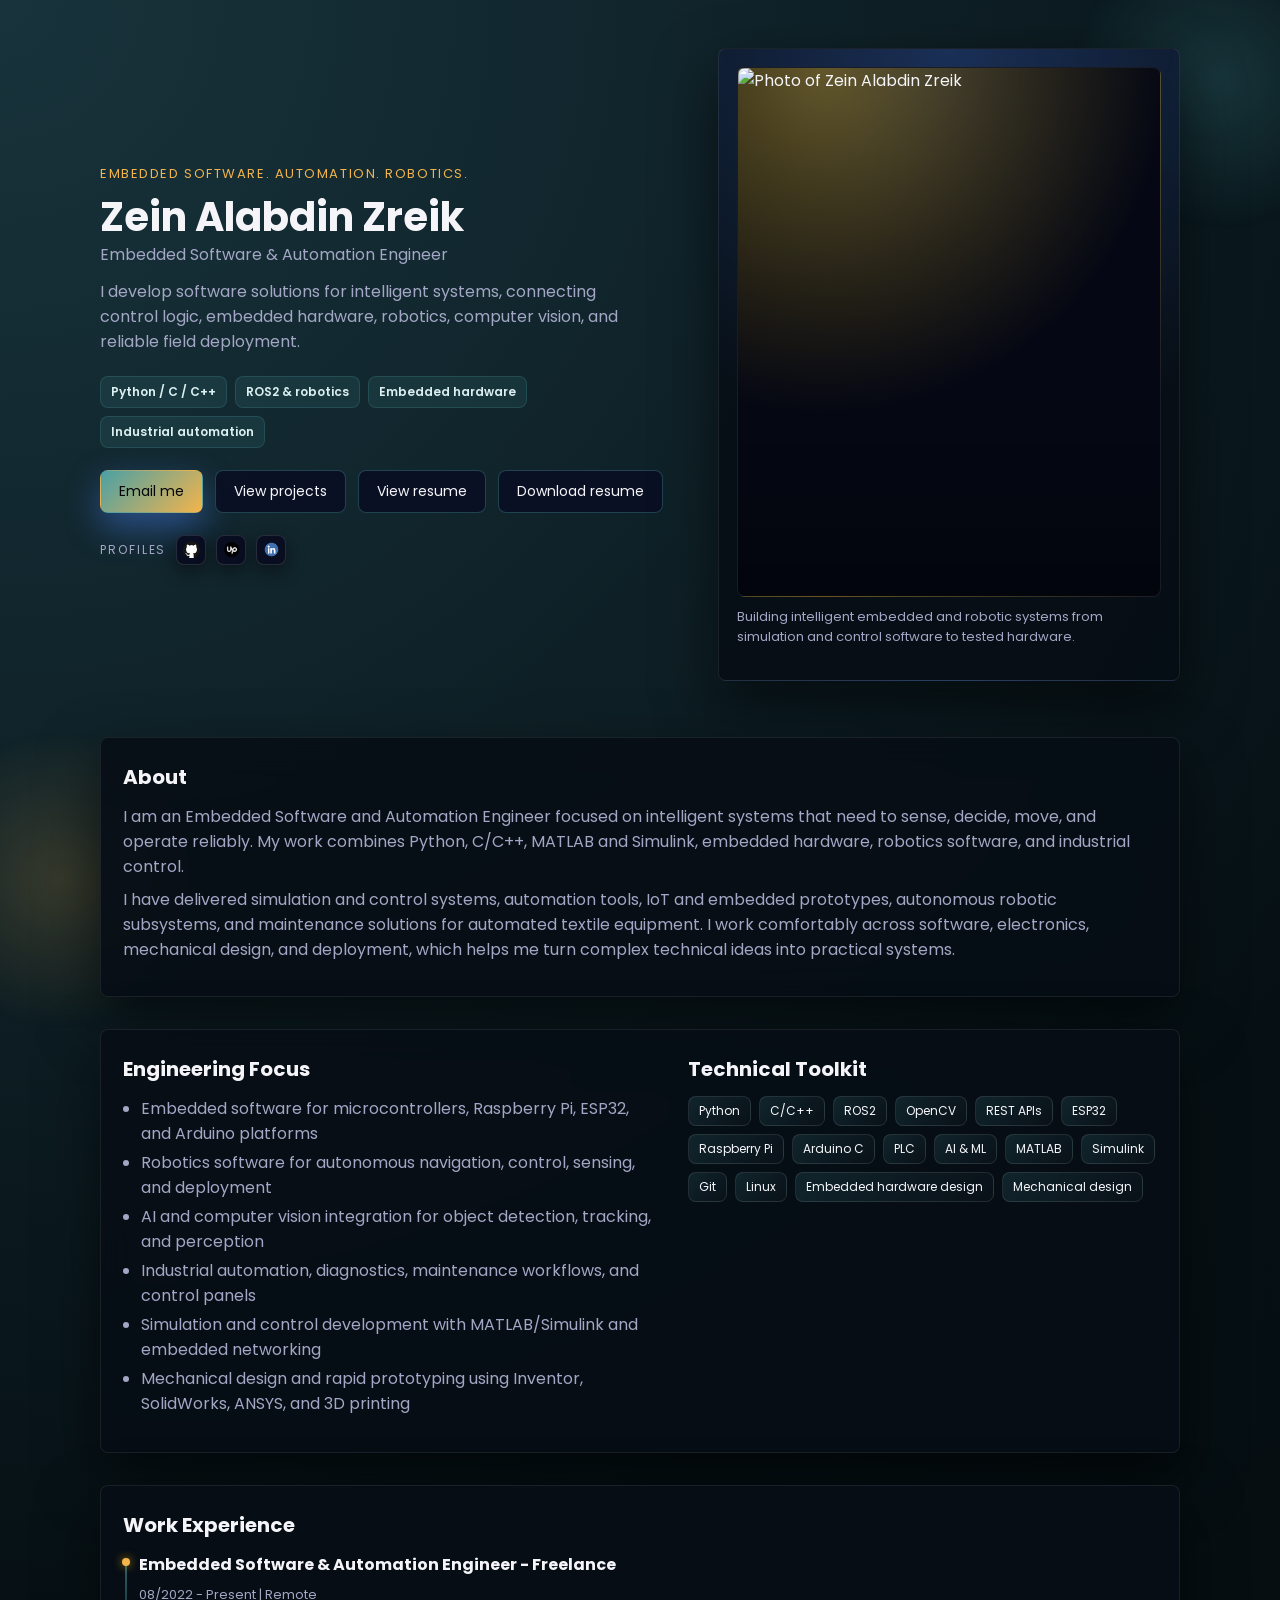
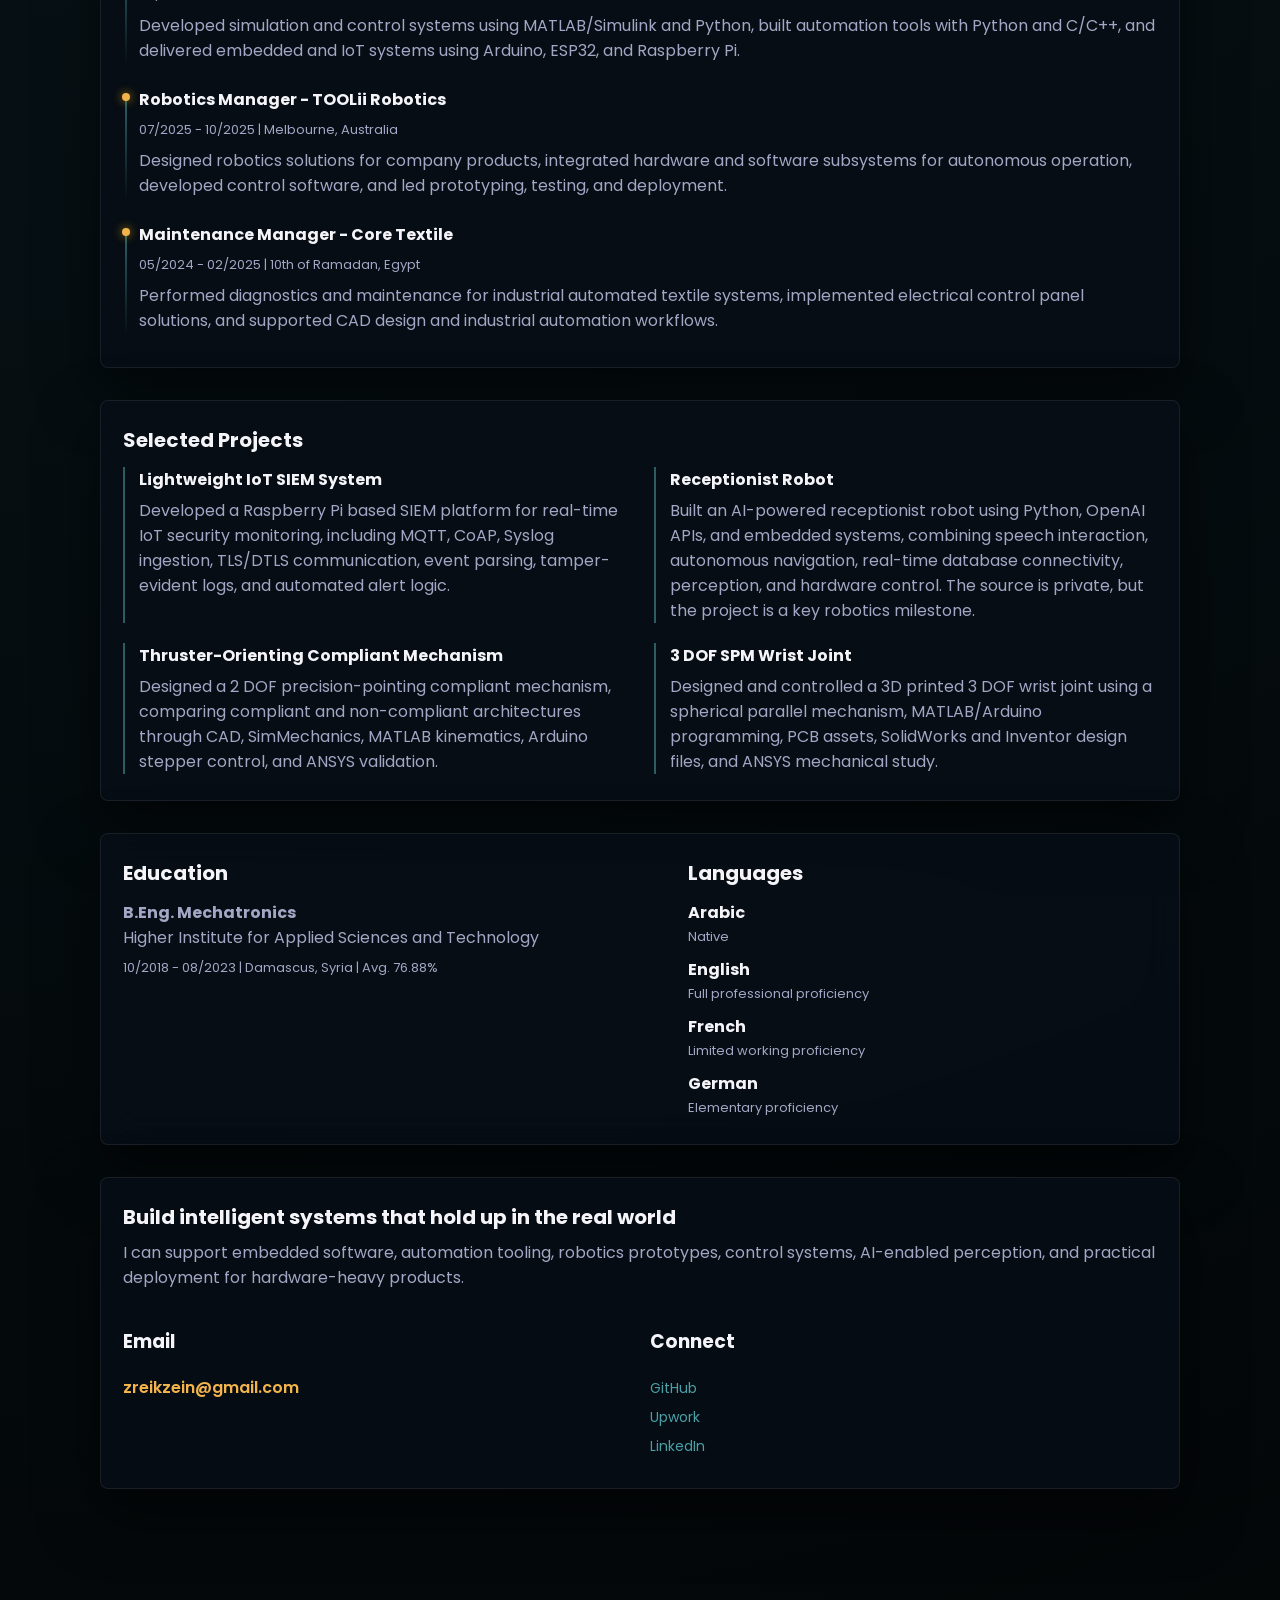
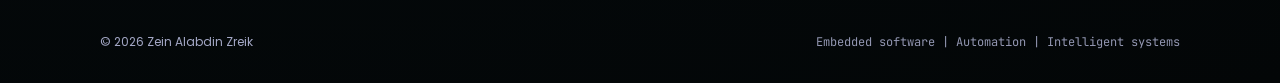
==== commit 191feb1c: "Add resume access and update project links" ====
--- a/index.html
+++ b/index.html
@@ -14,6 +14,7 @@
             rel="stylesheet">
     </head>
     <body>
+        <!-- Resume source of truth: Google Drive file ID 1zr38_lbUobPRDSDWdKyo2FcWX2y7qtQs -->
         <div class="bg-orbit"></div>
         <div class="bg-orbit orbit-2"></div>
 
@@ -42,6 +43,8 @@
                     <div class="hero-actions">
                         <a class="btn primary" href="mailto:zreikzein@gmail.com">Email me</a>
                         <a class="btn ghost" href="#projects">View projects</a>
+                        <a class="btn ghost" href="resume.html">View resume</a>
+                        <a class="btn ghost" href="https://drive.google.com/uc?export=download&id=1zr38_lbUobPRDSDWdKyo2FcWX2y7qtQs" target="_blank" rel="noopener">Download resume</a>
                     </div>
 
                     <div class="social-row">
@@ -117,7 +120,7 @@
                 <h2>Work Experience</h2>
                 <div class="timeline">
                     <article class="timeline-item">
-                        <h3>Embedded Software &amp; Automation Engineer - Freelance</h3>
+                        <h3><a href="https://www.upwork.com/freelancers/~017d8e9f51938c78c9" target="_blank" rel="noopener">Embedded Software &amp; Automation Engineer - Freelance</a></h3>
                         <p class="timeline-meta">08/2022 - Present | Remote</p>
                         <p>
                             Developed simulation and control systems using
@@ -128,7 +131,7 @@
                     </article>
 
                     <article class="timeline-item">
-                        <h3>Robotics Manager - TOOLii Robotics</h3>
+                        <h3><a href="https://toolii.com" target="_blank" rel="noopener">Robotics Manager - TOOLii Robotics</a></h3>
                         <p class="timeline-meta">07/2025 - 10/2025 | Melbourne, Australia</p>
                         <p>
                             Designed robotics solutions for company products,
@@ -155,42 +158,47 @@
                 <h2>Selected Projects</h2>
                 <div class="project-grid">
                     <article class="project-item">
+                        <h3><a href="https://github.com/ZeinZreik/lightweight-siem-raspberrypi-iot" target="_blank" rel="noopener">Lightweight IoT SIEM System</a></h3>
+                        <p>
+                            Developed a Raspberry Pi based SIEM platform for
+                            real-time IoT security monitoring, including MQTT,
+                            CoAP, Syslog ingestion, TLS/DTLS communication,
+                            event parsing, tamper-evident logs, and automated
+                            alert logic.
+                        </p>
+                    </article>
+
+                    <article class="project-item">
                         <h3>Receptionist Robot</h3>
                         <p>
                             Built an AI-powered receptionist robot using Python,
                             OpenAI APIs, and embedded systems, combining speech
                             interaction, autonomous navigation, real-time
-                            database connectivity, and hardware control.
-                        </p>
-                    </article>
-
-                    <article class="project-item">
-                        <h3>Lightweight IoT SIEM System</h3>
-                        <p>
-                            Developed a Raspberry Pi based SIEM platform for
-                            real-time IoT security monitoring, including MQTT,
-                            CoAP, Syslog ingestion, TLS/DTLS communication,
-                            event parsing, and automated alert logic.
-                        </p>
-                    </article>
-
-                    <article class="project-item">
-                        <h3>3 DOF Wrist Joint</h3>
+                            database connectivity, perception, and hardware
+                            control. The source is private, but the project is a
+                            key robotics milestone.
+                        </p>
+                    </article>
+
+                    <article class="project-item">
+                        <h3><a href="https://github.com/ZeinZreik/Design-and-Implementation-of-a-Thruster-Orienting-Compliant-Mechanism" target="_blank" rel="noopener">Thruster-Orienting Compliant Mechanism</a></h3>
+                        <p>
+                            Designed a 2 DOF precision-pointing compliant
+                            mechanism, comparing compliant and non-compliant
+                            architectures through CAD, SimMechanics, MATLAB
+                            kinematics, Arduino stepper control, and ANSYS
+                            validation.
+                        </p>
+                    </article>
+
+                    <article class="project-item">
+                        <h3><a href="https://github.com/ZeinZreik/Design-and-Implementation-of-a-3-DOF-Parallel-Robot" target="_blank" rel="noopener">3 DOF SPM Wrist Joint</a></h3>
                         <p>
                             Designed and controlled a 3D printed 3 DOF wrist
-                            joint using an SPM mechanism, MATLAB/Arduino C
-                            programming, SolidWorks design, and ANSYS
-                            mechanical study.
-                        </p>
-                    </article>
-
-                    <article class="project-item">
-                        <h3>6 DOF Robotic Arm</h3>
-                        <p>
-                            Designed and programmed a 6 DOF robotic arm with
-                            AI-based object detection and tracking, Python
-                            OpenCV recognition, and Arduino-driven motion and
-                            embedded communication.
+                            joint using a spherical parallel mechanism,
+                            MATLAB/Arduino programming, PCB assets, SolidWorks
+                            and Inventor design files, and ANSYS mechanical
+                            study.
                         </p>
                     </article>
                 </div>
--- a/style.css
+++ b/style.css
@@ -450,6 +450,17 @@
     font-size: 16px;
 }
 
+.timeline h3 a,
+.project-item h3 a {
+    color: var(--text-main);
+    text-decoration: none;
+}
+
+.timeline h3 a:hover,
+.project-item h3 a:hover {
+    color: var(--accent-strong);
+}
+
 .timeline-meta {
     font-size: 13px;
     color: var(--text-muted);
@@ -552,6 +563,26 @@
     opacity: 0.9;
 }
 
+.resume-layout {
+    min-height: 100vh;
+    display: grid;
+    align-items: center;
+}
+
+.resume-card {
+    max-width: 760px;
+    margin: 0 auto;
+}
+
+.resume-card h1 {
+    margin: 0 0 12px;
+    font-size: clamp(30px, 4vw, 42px);
+}
+
+.resume-actions {
+    margin-top: 22px;
+}
+
 /* Responsive */
 
 @media (max-width: 900px) {
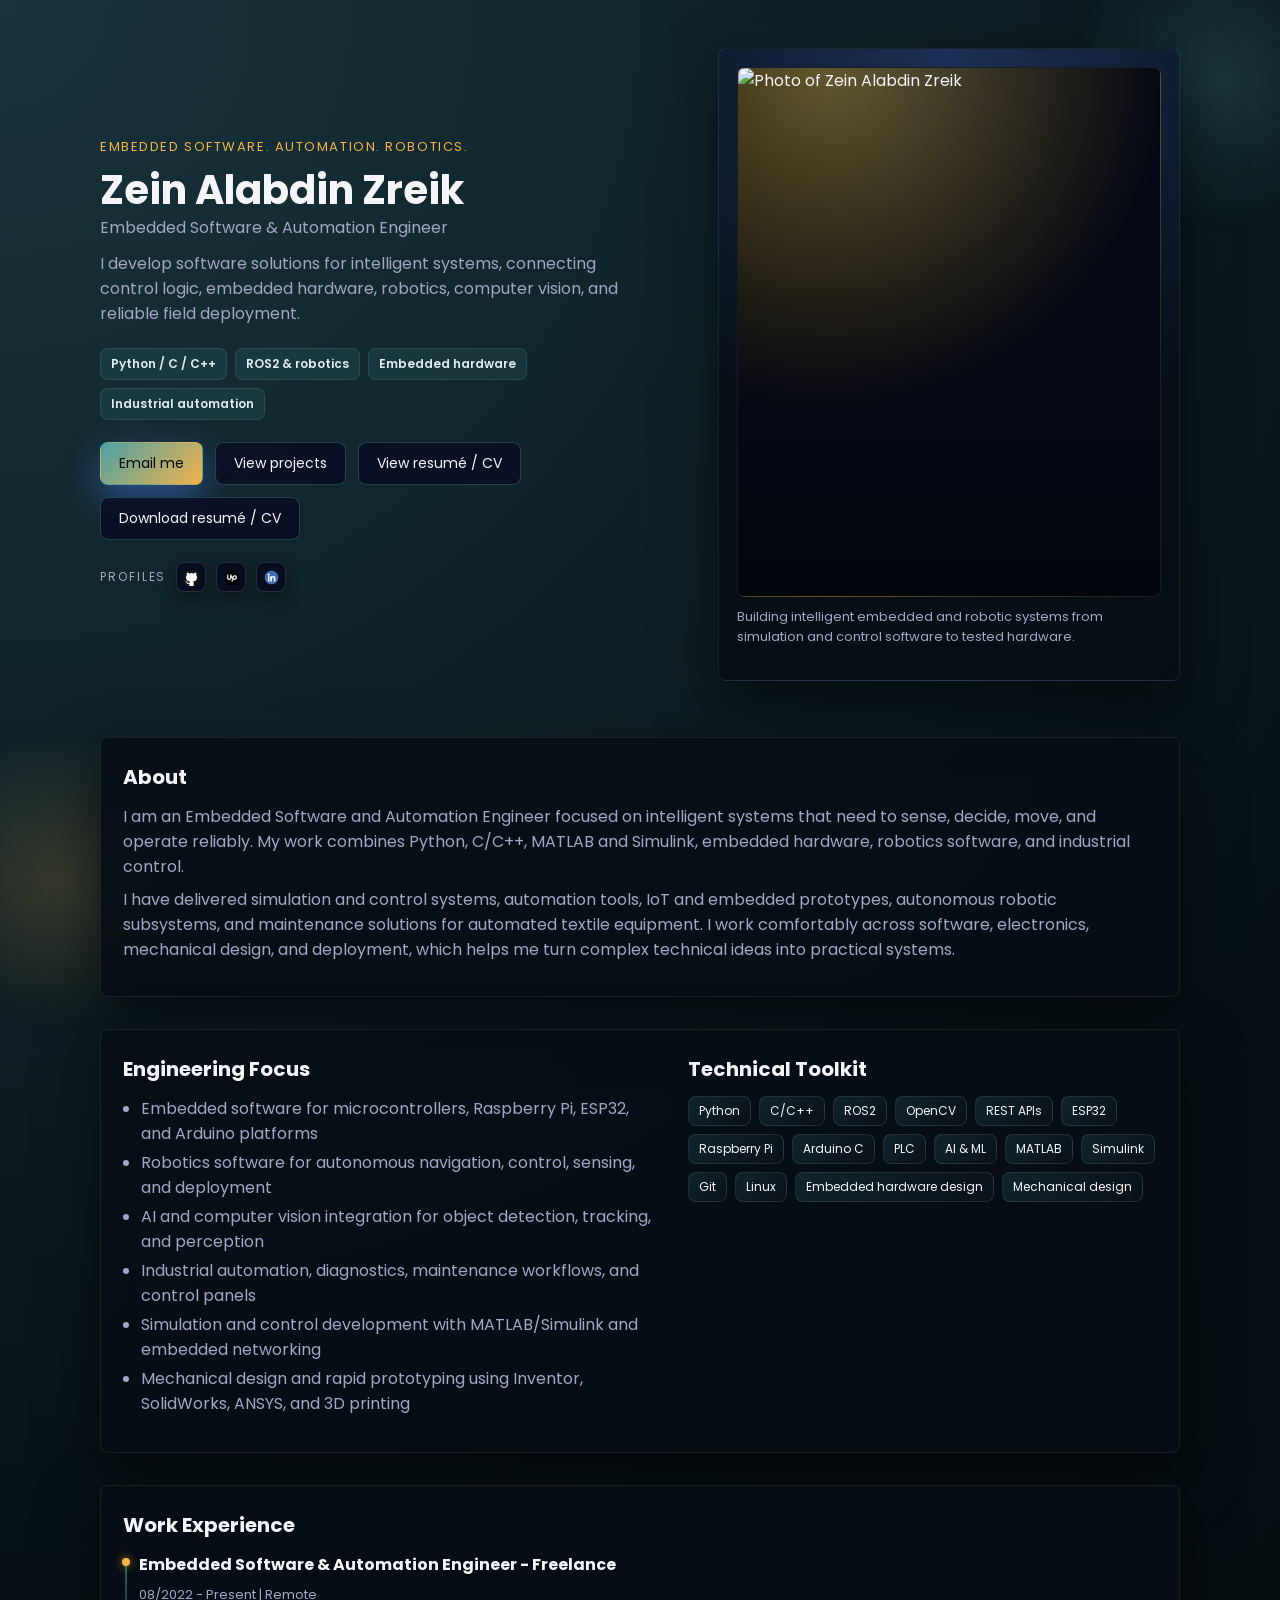
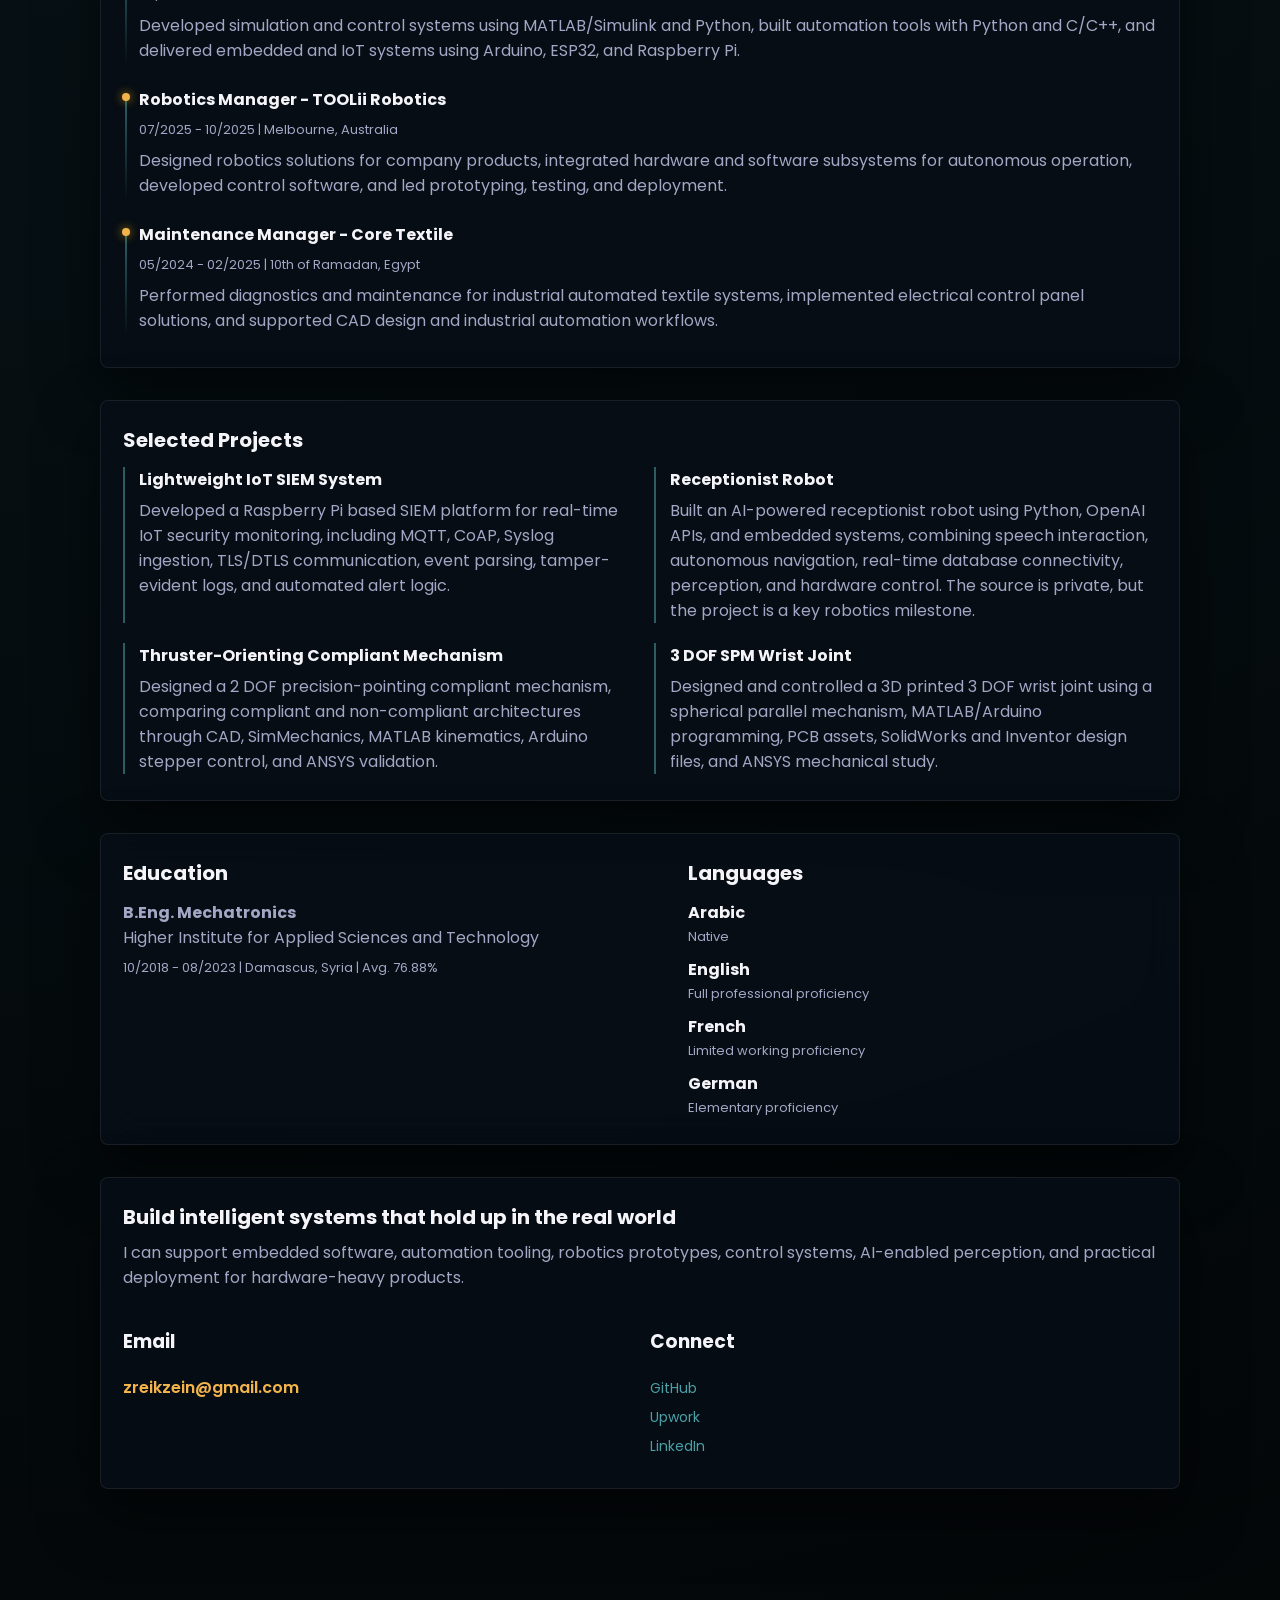
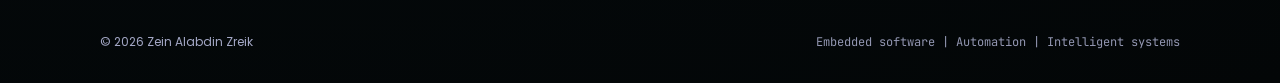
==== commit cef1a0c3: "Use resume CV wording" ====
--- a/index.html
+++ b/index.html
@@ -14,7 +14,7 @@
             rel="stylesheet">
     </head>
     <body>
-        <!-- Resume source of truth: Google Drive file ID 1zr38_lbUobPRDSDWdKyo2FcWX2y7qtQs -->
+        <!-- Resumé / CV source of truth: Google Drive file ID 1zr38_lbUobPRDSDWdKyo2FcWX2y7qtQs -->
         <div class="bg-orbit"></div>
         <div class="bg-orbit orbit-2"></div>
 
@@ -43,8 +43,8 @@
                     <div class="hero-actions">
                         <a class="btn primary" href="mailto:zreikzein@gmail.com">Email me</a>
                         <a class="btn ghost" href="#projects">View projects</a>
-                        <a class="btn ghost" href="resume.html">View resume</a>
-                        <a class="btn ghost" href="https://drive.google.com/uc?export=download&id=1zr38_lbUobPRDSDWdKyo2FcWX2y7qtQs" target="_blank" rel="noopener">Download resume</a>
+                        <a class="btn ghost" href="resume.html">View resumé / CV</a>
+                        <a class="btn ghost" href="https://drive.google.com/uc?export=download&id=1zr38_lbUobPRDSDWdKyo2FcWX2y7qtQs" target="_blank" rel="noopener">Download resumé / CV</a>
                     </div>
 
                     <div class="social-row">
@@ -131,7 +131,7 @@
                     </article>
 
                     <article class="timeline-item">
-                        <h3><a href="https://toolii.com" target="_blank" rel="noopener">Robotics Manager - TOOLii Robotics</a></h3>
+                        <h3><a href="https://toolii.ai/" target="_blank" rel="noopener">Robotics Manager - TOOLii Robotics</a></h3>
                         <p class="timeline-meta">07/2025 - 10/2025 | Melbourne, Australia</p>
                         <p>
                             Designed robotics solutions for company products,
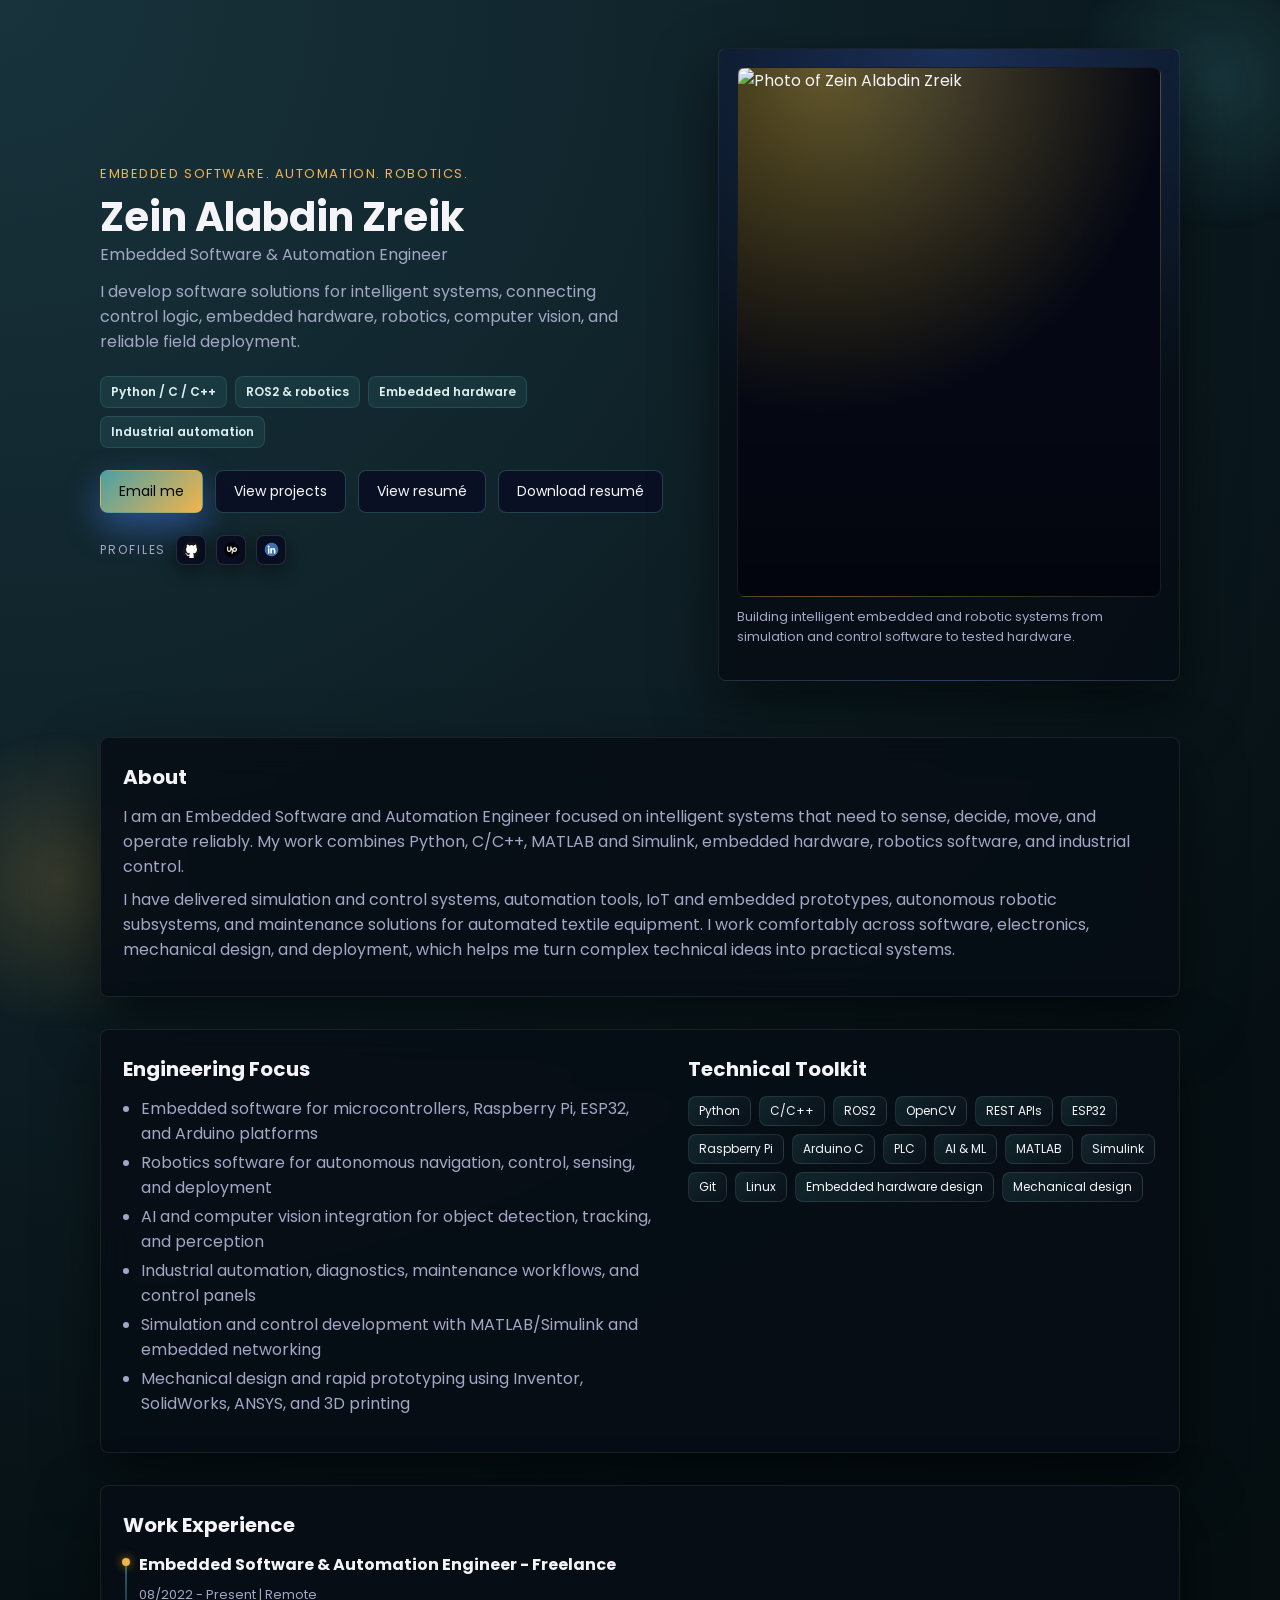
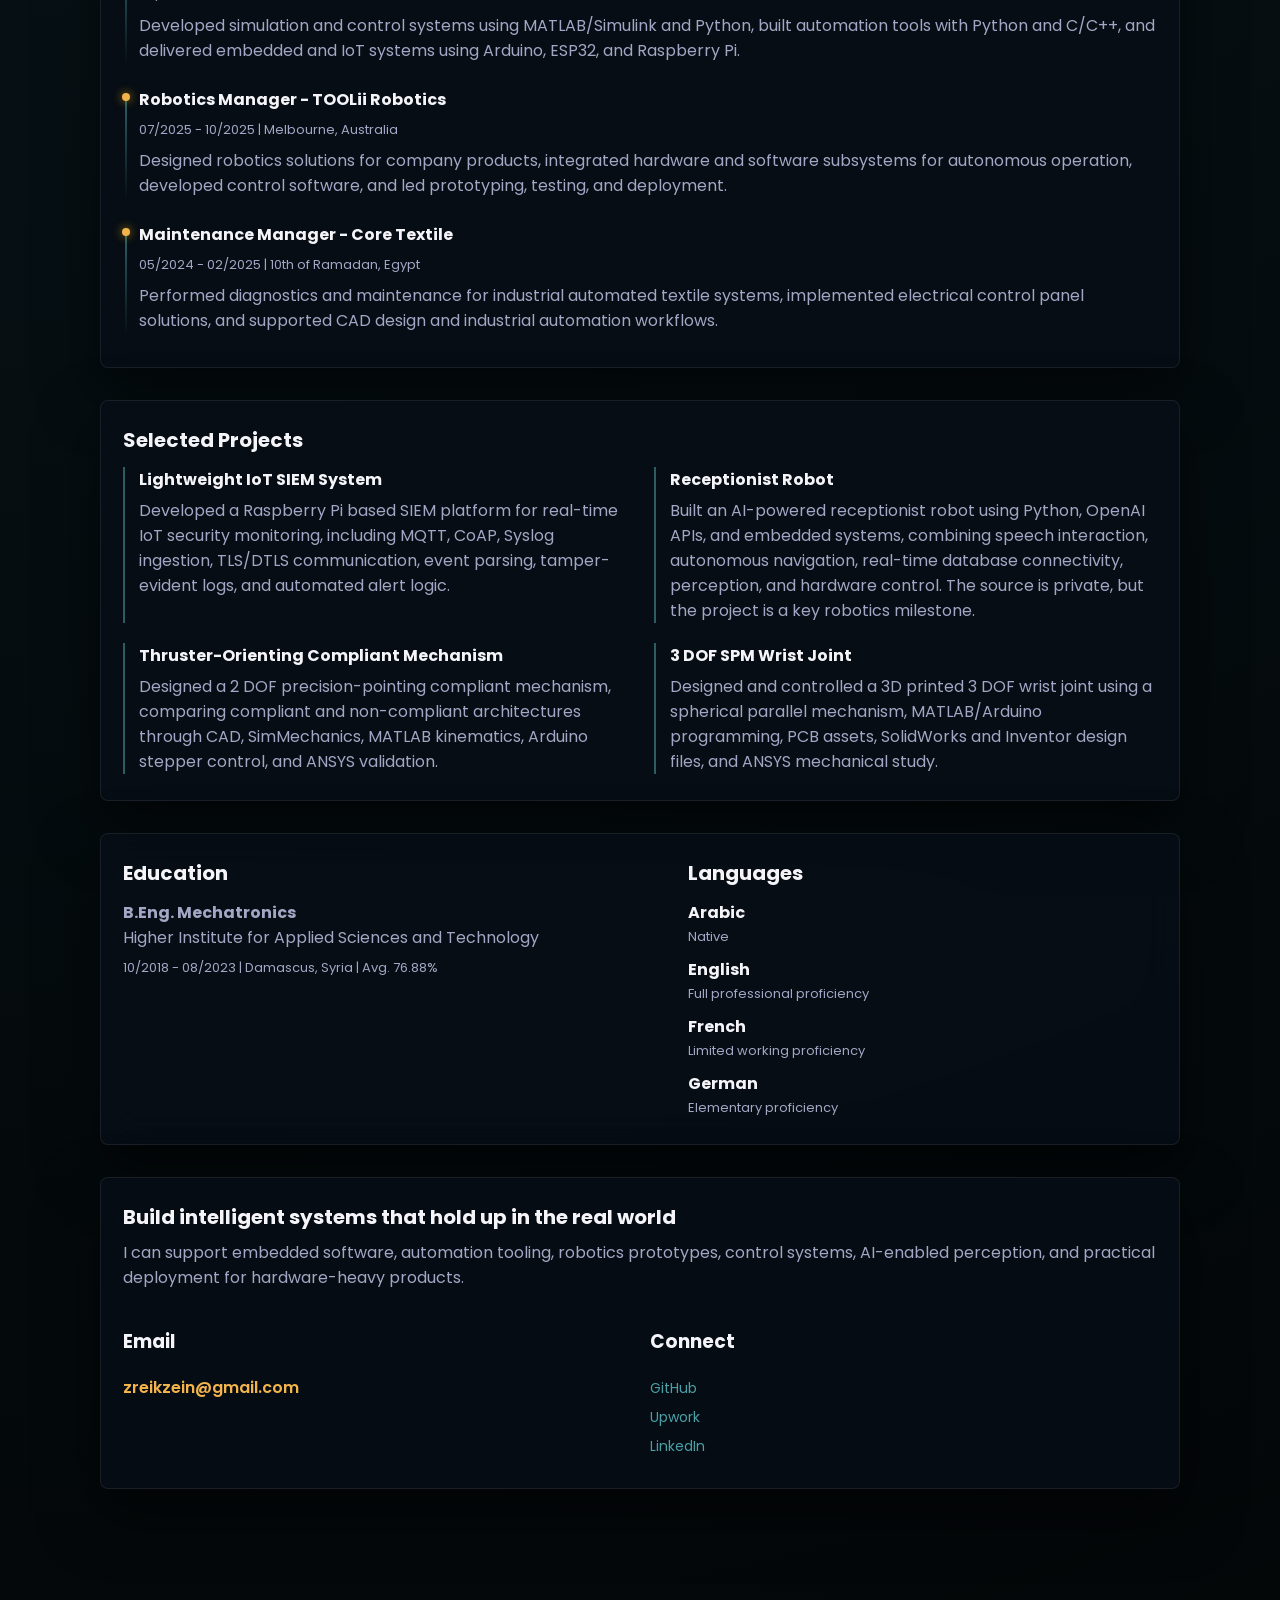
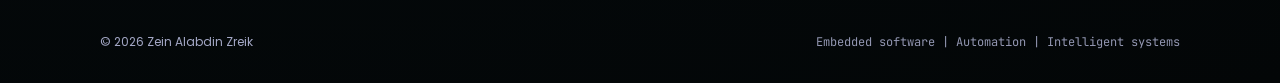
==== commit 4284e93e: "Use resumé wording" ====
--- a/index.html
+++ b/index.html
@@ -14,7 +14,7 @@
             rel="stylesheet">
     </head>
     <body>
-        <!-- Resumé / CV source of truth: Google Drive file ID 1zr38_lbUobPRDSDWdKyo2FcWX2y7qtQs -->
+        <!-- Resumé source of truth: Google Drive file ID 1zr38_lbUobPRDSDWdKyo2FcWX2y7qtQs -->
         <div class="bg-orbit"></div>
         <div class="bg-orbit orbit-2"></div>
 
@@ -43,8 +43,8 @@
                     <div class="hero-actions">
                         <a class="btn primary" href="mailto:zreikzein@gmail.com">Email me</a>
                         <a class="btn ghost" href="#projects">View projects</a>
-                        <a class="btn ghost" href="resume.html">View resumé / CV</a>
-                        <a class="btn ghost" href="https://drive.google.com/uc?export=download&id=1zr38_lbUobPRDSDWdKyo2FcWX2y7qtQs" target="_blank" rel="noopener">Download resumé / CV</a>
+                        <a class="btn ghost" href="resume.html">View resumé</a>
+                        <a class="btn ghost" href="https://drive.google.com/uc?export=download&id=1zr38_lbUobPRDSDWdKyo2FcWX2y7qtQs" target="_blank" rel="noopener">Download resumé</a>
                     </div>
 
                     <div class="social-row">
